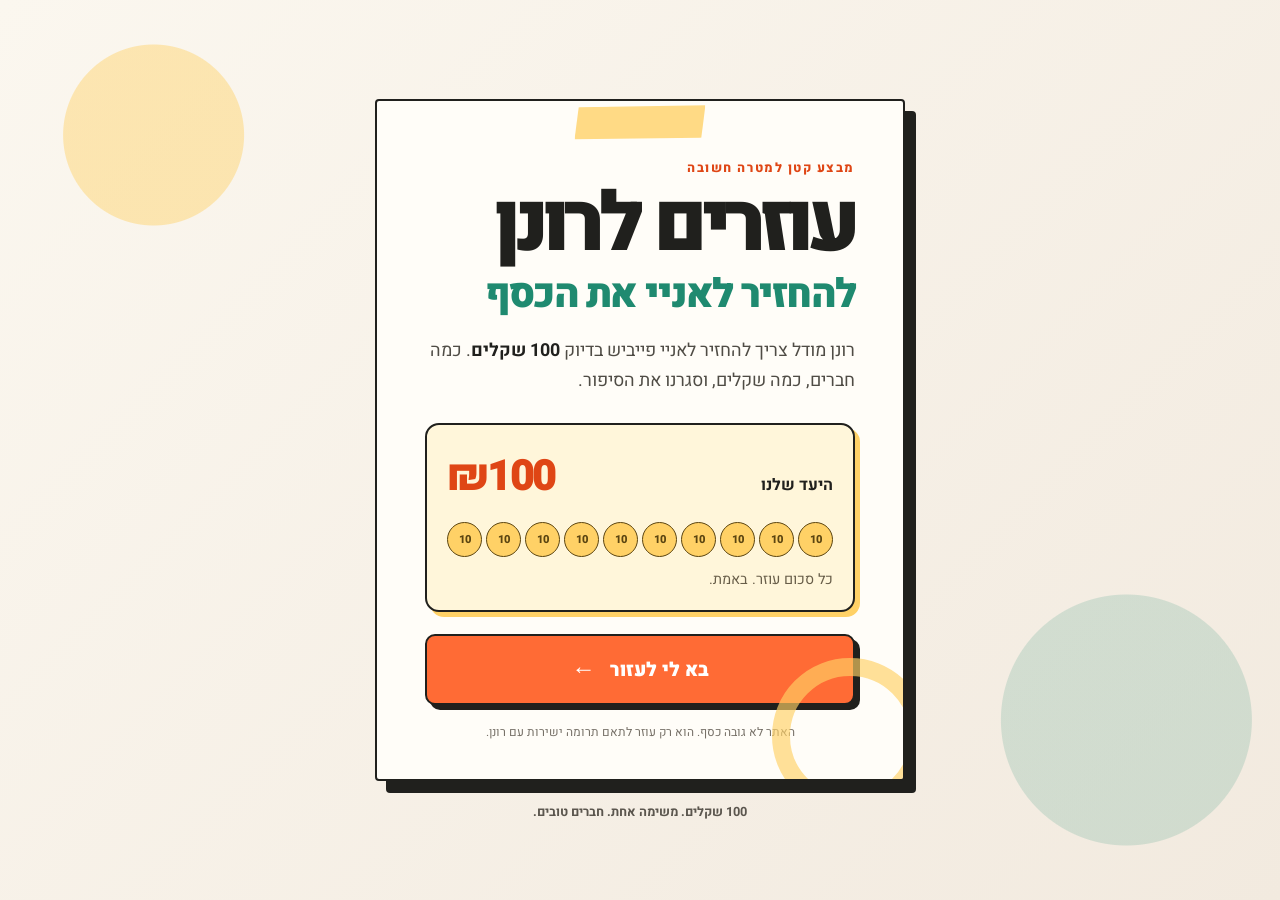
==== ronen-100/index.html @ 20b3d201 "Add Ronen 100 shekel fundraiser page" ====
<!doctype html>
<html lang="he" dir="rtl">
  <head>
    <meta charset="UTF-8" />
    <meta name="viewport" content="width=device-width, initial-scale=1" />
    <meta name="theme-color" content="#f7f1e7" />
    <meta
      name="description"
      content="עוזרים לרונן מודל להחזיר לאניי פייביש 100 שקלים."
    />
    <title>עוזרים לרונן לסגור 100 ש״ח</title>
    <link rel="preconnect" href="https://fonts.googleapis.com" />
    <link rel="preconnect" href="https://fonts.gstatic.com" crossorigin />
    <link
      href="https://fonts.googleapis.com/css2?family=Heebo:wght@400;500;600;700;800;900&display=swap"
      rel="stylesheet"
    />
    <link rel="stylesheet" href="styles.css" />
  </head>
  <body>
    <main class="page">
      <section class="card" aria-labelledby="page-title">
        <div class="tape" aria-hidden="true"></div>

        <p class="eyebrow">מבצע קטן למטרה חשובה</p>
        <h1 id="page-title">
          עוזרים לרונן
          <span>להחזיר לאניי את הכסף</span>
        </h1>

        <p class="intro">
          רונן מודל צריך להחזיר לאניי פייביש בדיוק
          <strong>100 שקלים</strong>. כמה חברים, כמה שקלים, וסגרנו את הסיפור.
        </p>

        <div class="goal" aria-label="יעד התרומות: 100 שקלים">
          <div class="goal-copy">
            <span>היעד שלנו</span>
            <strong>₪100</strong>
          </div>
          <div class="coin-row" aria-hidden="true">
            <span>10</span><span>10</span><span>10</span><span>10</span><span>10</span>
            <span>10</span><span>10</span><span>10</span><span>10</span><span>10</span>
          </div>
          <p>כל סכום עוזר. באמת.</p>
        </div>

        <button class="donate-button" id="openDonate" type="button">
          בא לי לעזור
          <span aria-hidden="true">←</span>
        </button>

        <p class="tiny-note">האתר לא גובה כסף. הוא רק עוזר לתאם תרומה ישירות עם רונן.</p>
      </section>

      <p class="footer-line">100 שקלים. משימה אחת. חברים טובים.</p>
    </main>

    <dialog id="donateDialog">
      <form method="dialog" class="dialog-card">
        <button class="close-button" value="close" aria-label="סגירה">×</button>
        <p class="eyebrow">יאללה, סוגרים את זה</p>
        <h2>כמה תרצו לשים?</h2>

        <div class="amounts" aria-label="בחירת סכום">
          <button type="button" data-amount="5">₪5</button>
          <button type="button" data-amount="10" class="selected">₪10</button>
          <button type="button" data-amount="20">₪20</button>
          <button type="button" data-amount="50">₪50</button>
        </div>

        <label class="custom-amount">
          או סכום אחר
          <span>
            <input id="customAmount" type="number" min="1" max="100" inputmode="numeric" />
            ₪
          </span>
        </label>

        <button class="share-button" id="shareDonation" type="button">
          שלחו לרונן הודעה
        </button>
        <p class="dialog-note" id="dialogNote" role="status" aria-live="polite">
          תוכלו לשלוח את ההודעה בוואטסאפ או בכל אפליקציה אחרת.
        </p>
      </form>
    </dialog>

    <script src="script.js"></script>
  </body>
</html>
---- ronen-100/styles.css ----
:root {
  color-scheme: light;
  --ink: #20201d;
  --paper: #fffdf8;
  --cream: #f7f1e7;
  --orange: #ff6b35;
  --orange-dark: #df4615;
  --yellow: #ffd166;
  --green: #1f8a70;
  --line: #ded5c7;
}

* {
  box-sizing: border-box;
}

html {
  min-height: 100%;
  background: var(--cream);
}

body {
  min-height: 100vh;
  margin: 0;
  color: var(--ink);
  font-family: "Heebo", Arial, sans-serif;
  background:
    radial-gradient(circle at 12% 15%, rgba(255, 209, 102, 0.45) 0 90px, transparent 91px),
    radial-gradient(circle at 88% 80%, rgba(31, 138, 112, 0.16) 0 125px, transparent 126px),
    linear-gradient(135deg, #fbf7ef 0%, #f2eadf 100%);
}

button,
input {
  font: inherit;
}

button {
  cursor: pointer;
}

.page {
  min-height: 100vh;
  display: grid;
  place-content: center;
  gap: 22px;
  padding: 48px 18px 28px;
}

.card {
  position: relative;
  width: min(100%, 540px);
  padding: 58px 48px 38px;
  overflow: hidden;
  background: var(--paper);
  border: 2px solid var(--ink);
  border-radius: 4px;
  box-shadow: 11px 12px 0 var(--ink);
}

.card::after {
  position: absolute;
  inset: auto -25px -35px auto;
  width: 120px;
  height: 120px;
  content: "";
  border: 18px solid var(--yellow);
  border-radius: 50%;
  opacity: 0.65;
}

.tape {
  position: absolute;
  z-index: 1;
  top: 4px;
  left: 50%;
  width: 132px;
  height: 35px;
  background: rgba(255, 209, 102, 0.78);
  transform: translateX(-50%) rotate(-2deg);
  clip-path: polygon(4% 0, 100% 7%, 96% 100%, 0 91%);
}

.eyebrow {
  margin: 0 0 12px;
  color: var(--orange-dark);
  font-size: 0.8rem;
  font-weight: 800;
  letter-spacing: 0.12em;
  text-transform: uppercase;
}

h1,
h2,
p {
  margin-top: 0;
}

h1 {
  margin-bottom: 20px;
  font-size: clamp(2.65rem, 10vw, 5.1rem);
  font-weight: 900;
  letter-spacing: -0.075em;
  line-height: 0.86;
}

h1 span {
  display: block;
  margin-top: 15px;
  color: var(--green);
  font-size: 0.49em;
  letter-spacing: -0.045em;
  line-height: 1.05;
}

.intro {
  max-width: 430px;
  margin-bottom: 28px;
  color: #4f4c45;
  font-size: 1.12rem;
  line-height: 1.65;
}

.intro strong {
  color: var(--ink);
  white-space: nowrap;
}

.goal {
  margin-bottom: 22px;
  padding: 20px;
  background: #fff6da;
  border: 2px solid var(--ink);
  border-radius: 14px;
  box-shadow: 5px 5px 0 var(--yellow);
}

.goal-copy {
  display: flex;
  align-items: baseline;
  justify-content: space-between;
  gap: 20px;
  margin-bottom: 14px;
}

.goal-copy span {
  font-weight: 700;
}

.goal-copy strong {
  color: var(--orange-dark);
  font-size: 2.7rem;
  font-weight: 900;
  letter-spacing: -0.06em;
}

.coin-row {
  display: grid;
  grid-template-columns: repeat(10, 1fr);
  gap: 4px;
  direction: ltr;
}

.coin-row span {
  display: grid;
  aspect-ratio: 1;
  place-items: center;
  color: #5b4511;
  background: var(--yellow);
  border: 1.5px solid #5b4511;
  border-radius: 50%;
  font-size: clamp(0.48rem, 2vw, 0.7rem);
  font-weight: 800;
}

.goal p {
  margin: 12px 0 0;
  color: #685e49;
  font-size: 0.9rem;
}

.donate-button,
.share-button {
  width: 100%;
  border: 2px solid var(--ink);
  border-radius: 10px;
  color: #fff;
  background: var(--orange);
  box-shadow: 5px 5px 0 var(--ink);
  font-weight: 900;
  transition: transform 120ms ease, box-shadow 120ms ease, background 120ms ease;
}

.donate-button {
  display: flex;
  align-items: center;
  justify-content: center;
  gap: 14px;
  padding: 16px 22px;
  font-size: 1.2rem;
}

.donate-button span {
  font-size: 1.5rem;
}

.donate-button:hover,
.share-button:hover {
  background: var(--orange-dark);
  transform: translate(2px, 2px);
  box-shadow: 3px 3px 0 var(--ink);
}

.donate-button:active,
.share-button:active {
  transform: translate(5px, 5px);
  box-shadow: none;
}

.tiny-note {
  margin: 18px 0 0;
  color: #777168;
  font-size: 0.75rem;
  line-height: 1.5;
  text-align: center;
}

.footer-line {
  margin: 0;
  color: #5b564e;
  font-size: 0.8rem;
  font-weight: 700;
  text-align: center;
}

dialog {
  width: min(calc(100% - 28px), 460px);
  padding: 0;
  background: transparent;
  border: 0;
}

dialog::backdrop {
  background: rgba(32, 32, 29, 0.68);
  backdrop-filter: blur(4px);
}

.dialog-card {
  position: relative;
  padding: 34px;
  background: var(--paper);
  border: 2px solid var(--ink);
  border-radius: 16px;
  box-shadow: 9px 9px 0 var(--ink);
}

.close-button {
  position: absolute;
  top: 14px;
  left: 14px;
  width: 36px;
  height: 36px;
  padding: 0;
  border: 1.5px solid var(--ink);
  border-radius: 50%;
  background: transparent;
  font-size: 1.5rem;
  line-height: 1;
}

h2 {
  margin-bottom: 24px;
  font-size: 2rem;
  line-height: 1;
}

.amounts {
  display: grid;
  grid-template-columns: repeat(4, 1fr);
  gap: 8px;
  margin-bottom: 22px;
}

.amounts button {
  padding: 12px 4px;
  border: 2px solid var(--ink);
  border-radius: 9px;
  background: #fff;
  font-weight: 800;
}

.amounts button.selected {
  color: #fff;
  background: var(--green);
}

.custom-amount {
  display: flex;
  align-items: center;
  justify-content: space-between;
  gap: 16px;
  margin-bottom: 22px;
  font-weight: 700;
}

.custom-amount span {
  display: flex;
  align-items: center;
  gap: 7px;
  font-weight: 800;
}

.custom-amount input {
  width: 86px;
  padding: 8px;
  border: 2px solid var(--ink);
  border-radius: 8px;
  text-align: center;
}

.share-button {
  padding: 14px 18px;
  font-size: 1.05rem;
}

.dialog-note {
  min-height: 22px;
  margin: 17px 0 0;
  color: #6d675e;
  font-size: 0.8rem;
  line-height: 1.5;
  text-align: center;
}

@media (max-width: 580px) {
  .page {
    display: block;
    padding-top: 34px;
  }

  .card {
    padding: 52px 24px 28px;
    box-shadow: 7px 8px 0 var(--ink);
  }

  h1 {
    font-size: clamp(3rem, 18vw, 4.65rem);
  }

  .intro {
    font-size: 1rem;
  }

  .goal {
    padding: 17px;
  }

  .goal-copy strong {
    font-size: 2.25rem;
  }

  .footer-line {
    margin-top: 22px;
  }

  .dialog-card {
    padding: 32px 22px 26px;
  }
}

@media (prefers-reduced-motion: reduce) {
  *,
  *::before,
  *::after {
    scroll-behavior: auto !important;
    transition: none !important;
  }
}
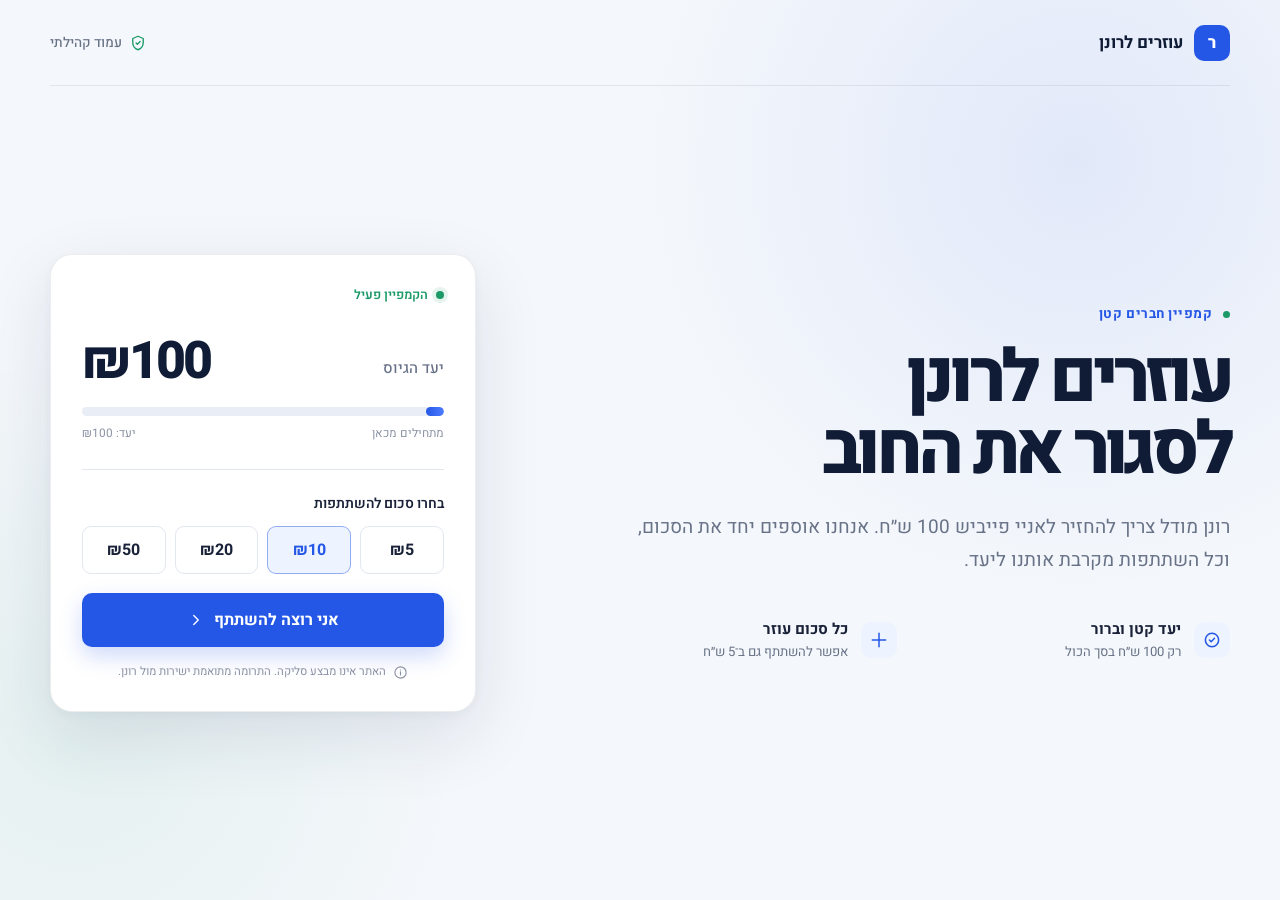
==== commit d9c52601: "Redesign fundraiser page with professional layout" ====
--- a/ronen-100/index.html
+++ b/ronen-100/index.html
@@ -3,7 +3,7 @@
   <head>
     <meta charset="UTF-8" />
     <meta name="viewport" content="width=device-width, initial-scale=1" />
-    <meta name="theme-color" content="#f7f1e7" />
+    <meta name="theme-color" content="#f4f7fb" />
     <meta
       name="description"
       content="עוזרים לרונן מודל להחזיר לאניי פייביש 100 שקלים."
@@ -11,56 +11,105 @@
     <title>עוזרים לרונן לסגור 100 ש״ח</title>
     <link rel="preconnect" href="https://fonts.googleapis.com" />
     <link rel="preconnect" href="https://fonts.gstatic.com" crossorigin />
-    <link
-      href="https://fonts.googleapis.com/css2?family=Heebo:wght@400;500;600;700;800;900&display=swap"
-      rel="stylesheet"
-    />
+    <link href="https://fonts.googleapis.com/css2?family=Heebo:wght@400;500;600;700;800&display=swap" rel="stylesheet" />
     <link rel="stylesheet" href="styles.css" />
   </head>
   <body>
+    <header class="site-header">
+      <a class="brand" href="#" aria-label="דף הבית">
+        <span class="brand-mark" aria-hidden="true">ר</span>
+        <span>עוזרים לרונן</span>
+      </a>
+      <span class="secure-note">
+        <svg viewBox="0 0 24 24" aria-hidden="true">
+          <path d="M12 3 5 6v5c0 4.7 2.9 8.7 7 10 4.1-1.3 7-5.3 7-10V6l-7-3Z" />
+          <path d="m9.5 12 1.7 1.7 3.6-3.7" />
+        </svg>
+        עמוד קהילתי
+      </span>
+    </header>
+
     <main class="page">
-      <section class="card" aria-labelledby="page-title">
-        <div class="tape" aria-hidden="true"></div>
+      <section class="campaign" aria-labelledby="page-title">
+        <div class="campaign-copy">
+          <p class="eyebrow"><span></span> קמפיין חברים קטן</p>
+          <h1 id="page-title">עוזרים לרונן<br />לסגור את החוב</h1>
+          <p class="intro">
+            רונן מודל צריך להחזיר לאניי פייביש 100 ש״ח.
+            אנחנו אוספים יחד את הסכום, וכל השתתפות מקרבת אותנו ליעד.
+          </p>
 
-        <p class="eyebrow">מבצע קטן למטרה חשובה</p>
-        <h1 id="page-title">
-          עוזרים לרונן
-          <span>להחזיר לאניי את הכסף</span>
-        </h1>
+          <div class="features" aria-label="פרטי הקמפיין">
+            <div>
+              <svg viewBox="0 0 24 24" aria-hidden="true">
+                <path d="M20 12a8 8 0 1 1-8-8 8 8 0 0 1 8 8Z" />
+                <path d="m9 12 2 2 4-4" />
+              </svg>
+              <span><strong>יעד קטן וברור</strong>רק 100 ש״ח בסך הכול</span>
+            </div>
+            <div>
+              <svg viewBox="0 0 24 24" aria-hidden="true">
+                <path d="M4 12h16M12 4v16" />
+              </svg>
+              <span><strong>כל סכום עוזר</strong>אפשר להשתתף גם ב־5 ש״ח</span>
+            </div>
+          </div>
+        </div>
 
-        <p class="intro">
-          רונן מודל צריך להחזיר לאניי פייביש בדיוק
-          <strong>100 שקלים</strong>. כמה חברים, כמה שקלים, וסגרנו את הסיפור.
-        </p>
+        <aside class="donation-card" aria-label="פרטי התרומה">
+          <div class="card-head">
+            <span class="status-dot"></span>
+            <span>הקמפיין פעיל</span>
+          </div>
 
-        <div class="goal" aria-label="יעד התרומות: 100 שקלים">
           <div class="goal-copy">
-            <span>היעד שלנו</span>
+            <span>יעד הגיוס</span>
             <strong>₪100</strong>
           </div>
-          <div class="coin-row" aria-hidden="true">
-            <span>10</span><span>10</span><span>10</span><span>10</span><span>10</span>
-            <span>10</span><span>10</span><span>10</span><span>10</span><span>10</span>
+
+          <div class="progress" aria-label="יעד כולל: 100 שקלים">
+            <span></span>
           </div>
-          <p>כל סכום עוזר. באמת.</p>
-        </div>
+          <div class="progress-labels">
+            <span>מתחילים מכאן</span>
+            <span>יעד: ₪100</span>
+          </div>
 
-        <button class="donate-button" id="openDonate" type="button">
-          בא לי לעזור
-          <span aria-hidden="true">←</span>
-        </button>
+          <div class="divider"></div>
 
-        <p class="tiny-note">האתר לא גובה כסף. הוא רק עוזר לתאם תרומה ישירות עם רונן.</p>
+          <p class="choose-label">בחרו סכום להשתתפות</p>
+          <div class="quick-amounts" aria-label="בחירת סכום מהירה">
+            <button type="button" data-quick-amount="5">₪5</button>
+            <button type="button" data-quick-amount="10" class="selected">₪10</button>
+            <button type="button" data-quick-amount="20">₪20</button>
+            <button type="button" data-quick-amount="50">₪50</button>
+          </div>
+
+          <button class="donate-button" id="openDonate" type="button">
+            אני רוצה להשתתף
+            <svg viewBox="0 0 24 24" aria-hidden="true"><path d="m9 18 6-6-6-6" /></svg>
+          </button>
+
+          <p class="tiny-note">
+            <svg viewBox="0 0 24 24" aria-hidden="true">
+              <path d="M12 21a9 9 0 1 0 0-18 9 9 0 0 0 0 18Z" />
+              <path d="M12 11v5M12 8h.01" />
+            </svg>
+            האתר אינו מבצע סליקה. התרומה מתואמת ישירות מול רונן.
+          </p>
+        </aside>
       </section>
-
-      <p class="footer-line">100 שקלים. משימה אחת. חברים טובים.</p>
     </main>
 
     <dialog id="donateDialog">
       <form method="dialog" class="dialog-card">
         <button class="close-button" value="close" aria-label="סגירה">×</button>
-        <p class="eyebrow">יאללה, סוגרים את זה</p>
-        <h2>כמה תרצו לשים?</h2>
+        <div class="dialog-icon" aria-hidden="true">
+          <svg viewBox="0 0 24 24"><path d="M12 21a9 9 0 1 0 0-18 9 9 0 0 0 0 18Z" /><path d="M8 12h8M12 8v8" /></svg>
+        </div>
+        <p class="eyebrow">השתתפות בקמפיין</p>
+        <h2>כמה תרצו להעביר?</h2>
+        <p class="dialog-intro">בחרו סכום ונכין עבורכם הודעה קצרה לשליחה לרונן.</p>
 
         <div class="amounts" aria-label="בחירת סכום">
           <button type="button" data-amount="5">₪5</button>
@@ -78,7 +127,7 @@
         </label>
 
         <button class="share-button" id="shareDonation" type="button">
-          שלחו לרונן הודעה
+          המשך לשליחת הודעה
         </button>
         <p class="dialog-note" id="dialogNote" role="status" aria-live="polite">
           תוכלו לשלוח את ההודעה בוואטסאפ או בכל אפליקציה אחרת.
--- a/ronen-100/styles.css
+++ b/ronen-100/styles.css
@@ -1,13 +1,15 @@
 :root {
   color-scheme: light;
-  --ink: #20201d;
-  --paper: #fffdf8;
-  --cream: #f7f1e7;
-  --orange: #ff6b35;
-  --orange-dark: #df4615;
-  --yellow: #ffd166;
-  --green: #1f8a70;
-  --line: #ded5c7;
+  --navy: #101c36;
+  --blue: #2457e6;
+  --blue-dark: #1942b8;
+  --blue-soft: #edf3ff;
+  --green: #1b9a68;
+  --text: #192238;
+  --muted: #687287;
+  --line: #e2e7f0;
+  --surface: #ffffff;
+  --background: #f4f7fb;
 }
 
 * {
@@ -16,18 +18,19 @@
 
 html {
   min-height: 100%;
-  background: var(--cream);
+  background: var(--background);
 }
 
 body {
   min-height: 100vh;
   margin: 0;
-  color: var(--ink);
+  direction: ltr;
+  color: var(--text);
   font-family: "Heebo", Arial, sans-serif;
   background:
-    radial-gradient(circle at 12% 15%, rgba(255, 209, 102, 0.45) 0 90px, transparent 91px),
-    radial-gradient(circle at 88% 80%, rgba(31, 138, 112, 0.16) 0 125px, transparent 126px),
-    linear-gradient(135deg, #fbf7ef 0%, #f2eadf 100%);
+    radial-gradient(circle at 84% 18%, rgba(36, 87, 230, 0.09), transparent 27rem),
+    radial-gradient(circle at 6% 82%, rgba(27, 154, 104, 0.07), transparent 24rem),
+    var(--background);
 }
 
 button,
@@ -39,55 +42,97 @@
   cursor: pointer;
 }
 
+svg {
+  fill: none;
+  stroke: currentColor;
+  stroke-linecap: round;
+  stroke-linejoin: round;
+  stroke-width: 1.8;
+}
+
+.site-header {
+  width: min(1180px, calc(100% - 48px));
+  height: 86px;
+  margin: 0 auto;
+  display: flex;
+  align-items: center;
+  justify-content: space-between;
+  border-bottom: 1px solid rgba(16, 28, 54, 0.08);
+  direction: rtl;
+}
+
+.brand {
+  display: flex;
+  align-items: center;
+  gap: 11px;
+  color: var(--navy);
+  font-size: 1.05rem;
+  font-weight: 700;
+  text-decoration: none;
+}
+
+.brand-mark {
+  display: grid;
+  width: 36px;
+  height: 36px;
+  place-items: center;
+  color: #fff;
+  background: var(--blue);
+  border-radius: 10px;
+  font-weight: 800;
+}
+
+.secure-note {
+  display: flex;
+  align-items: center;
+  gap: 7px;
+  color: var(--muted);
+  font-size: 0.85rem;
+  font-weight: 500;
+}
+
+.secure-note svg {
+  width: 18px;
+  color: var(--green);
+}
+
 .page {
-  min-height: 100vh;
-  display: grid;
-  place-content: center;
-  gap: 22px;
-  padding: 48px 18px 28px;
-}
-
-.card {
-  position: relative;
-  width: min(100%, 540px);
-  padding: 58px 48px 38px;
-  overflow: hidden;
-  background: var(--paper);
-  border: 2px solid var(--ink);
-  border-radius: 4px;
-  box-shadow: 11px 12px 0 var(--ink);
-}
-
-.card::after {
-  position: absolute;
-  inset: auto -25px -35px auto;
-  width: 120px;
-  height: 120px;
-  content: "";
-  border: 18px solid var(--yellow);
+  width: min(1180px, calc(100% - 48px));
+  min-height: calc(100vh - 86px);
+  margin: 0 auto;
+  display: grid;
+  align-items: center;
+  padding: 64px 0 84px;
+}
+
+.campaign {
+  display: grid;
+  grid-template-columns: minmax(0, 1.08fr) minmax(370px, 0.72fr);
+  align-items: center;
+  gap: clamp(58px, 9vw, 130px);
+  direction: rtl;
+}
+
+.campaign-copy {
+  max-width: 650px;
+  direction: rtl;
+}
+
+.eyebrow {
+  margin: 0 0 19px;
+  color: var(--blue);
+  font-size: 0.84rem;
+  font-weight: 700;
+  letter-spacing: 0.04em;
+}
+
+.eyebrow span {
+  display: inline-block;
+  width: 7px;
+  height: 7px;
+  margin-left: 7px;
+  background: var(--green);
   border-radius: 50%;
-  opacity: 0.65;
-}
-
-.tape {
-  position: absolute;
-  z-index: 1;
-  top: 4px;
-  left: 50%;
-  width: 132px;
-  height: 35px;
-  background: rgba(255, 209, 102, 0.78);
-  transform: translateX(-50%) rotate(-2deg);
-  clip-path: polygon(4% 0, 100% 7%, 96% 100%, 0 91%);
-}
-
-.eyebrow {
-  margin: 0 0 12px;
-  color: var(--orange-dark);
-  font-size: 0.8rem;
-  font-weight: 800;
-  letter-spacing: 0.12em;
-  text-transform: uppercase;
 }
 
 h1,
@@ -97,201 +142,300 @@
 }
 
 h1 {
-  margin-bottom: 20px;
-  font-size: clamp(2.65rem, 10vw, 5.1rem);
-  font-weight: 900;
-  letter-spacing: -0.075em;
-  line-height: 0.86;
-}
-
-h1 span {
+  margin-bottom: 25px;
+  color: var(--navy);
+  font-size: clamp(3.4rem, 5.7vw, 5.05rem);
+  font-weight: 800;
+  letter-spacing: -0.065em;
+  line-height: 0.98;
+}
+
+.intro {
+  max-width: 610px;
+  margin-bottom: 40px;
+  color: var(--muted);
+  font-size: 1.19rem;
+  line-height: 1.75;
+}
+
+.features {
+  display: grid;
+  grid-template-columns: repeat(2, minmax(0, 1fr));
+  gap: 28px;
+}
+
+.features > div {
+  display: flex;
+  align-items: center;
+  gap: 13px;
+}
+
+.features svg {
+  flex: 0 0 auto;
+  width: 36px;
+  height: 36px;
+  padding: 8px;
+  color: var(--blue);
+  background: var(--blue-soft);
+  border-radius: 10px;
+}
+
+.features span {
+  display: grid;
+  gap: 2px;
+  color: var(--muted);
+  font-size: 0.82rem;
+}
+
+.features strong {
+  color: var(--text);
+  font-size: 0.95rem;
+}
+
+.donation-card {
+  padding: 31px;
+  background: var(--surface);
+  border: 1px solid rgba(16, 28, 54, 0.08);
+  border-radius: 22px;
+  box-shadow:
+    0 24px 70px rgba(24, 42, 83, 0.11),
+    0 3px 10px rgba(24, 42, 83, 0.04);
+  direction: rtl;
+}
+
+.card-head {
+  display: flex;
+  align-items: center;
+  gap: 8px;
+  margin-bottom: 32px;
+  color: var(--green);
+  font-size: 0.8rem;
+  font-weight: 600;
+}
+
+.status-dot {
+  width: 8px;
+  height: 8px;
+  background: var(--green);
+  border-radius: 50%;
+  box-shadow: 0 0 0 4px rgba(27, 154, 104, 0.11);
+}
+
+.goal-copy {
+  display: flex;
+  align-items: flex-end;
+  justify-content: space-between;
+  margin-bottom: 19px;
+}
+
+.goal-copy span {
+  padding-bottom: 9px;
+  color: var(--muted);
+  font-size: 0.94rem;
+  font-weight: 500;
+}
+
+.goal-copy strong {
+  color: var(--navy);
+  font-size: 3.25rem;
+  font-weight: 800;
+  letter-spacing: -0.055em;
+  line-height: 1;
+}
+
+.progress {
+  height: 9px;
+  overflow: hidden;
+  background: #e9edf5;
+  border-radius: 20px;
+}
+
+.progress span {
   display: block;
-  margin-top: 15px;
-  color: var(--green);
-  font-size: 0.49em;
-  letter-spacing: -0.045em;
-  line-height: 1.05;
-}
-
-.intro {
-  max-width: 430px;
-  margin-bottom: 28px;
-  color: #4f4c45;
-  font-size: 1.12rem;
-  line-height: 1.65;
-}
-
-.intro strong {
-  color: var(--ink);
-  white-space: nowrap;
-}
-
-.goal {
-  margin-bottom: 22px;
-  padding: 20px;
-  background: #fff6da;
-  border: 2px solid var(--ink);
-  border-radius: 14px;
-  box-shadow: 5px 5px 0 var(--yellow);
-}
-
-.goal-copy {
-  display: flex;
-  align-items: baseline;
+  width: 5%;
+  height: 100%;
+  background: linear-gradient(90deg, var(--blue), #4f7cff);
+  border-radius: inherit;
+}
+
+.progress-labels {
+  display: flex;
   justify-content: space-between;
-  gap: 20px;
-  margin-bottom: 14px;
-}
-
-.goal-copy span {
+  margin-top: 9px;
+  color: #8a92a3;
+  font-size: 0.74rem;
+}
+
+.divider {
+  height: 1px;
+  margin: 27px 0 23px;
+  background: var(--line);
+}
+
+.choose-label {
+  margin-bottom: 12px;
+  color: var(--text);
+  font-size: 0.87rem;
+  font-weight: 600;
+}
+
+.quick-amounts,
+.amounts {
+  display: grid;
+  grid-template-columns: repeat(4, 1fr);
+  gap: 9px;
+}
+
+.quick-amounts {
+  margin-bottom: 19px;
+}
+
+.quick-amounts button,
+.amounts button {
+  padding: 11px 4px;
+  color: var(--text);
+  background: #fff;
+  border: 1px solid var(--line);
+  border-radius: 9px;
   font-weight: 700;
-}
-
-.goal-copy strong {
-  color: var(--orange-dark);
-  font-size: 2.7rem;
-  font-weight: 900;
-  letter-spacing: -0.06em;
-}
-
-.coin-row {
-  display: grid;
-  grid-template-columns: repeat(10, 1fr);
-  gap: 4px;
-  direction: ltr;
-}
-
-.coin-row span {
-  display: grid;
-  aspect-ratio: 1;
-  place-items: center;
-  color: #5b4511;
-  background: var(--yellow);
-  border: 1.5px solid #5b4511;
-  border-radius: 50%;
-  font-size: clamp(0.48rem, 2vw, 0.7rem);
-  font-weight: 800;
-}
-
-.goal p {
-  margin: 12px 0 0;
-  color: #685e49;
-  font-size: 0.9rem;
+  transition: border-color 150ms ease, color 150ms ease, background 150ms ease;
+}
+
+.quick-amounts button:hover,
+.quick-amounts button.selected,
+.amounts button:hover,
+.amounts button.selected {
+  color: var(--blue);
+  background: var(--blue-soft);
+  border-color: rgba(36, 87, 230, 0.45);
 }
 
 .donate-button,
 .share-button {
   width: 100%;
-  border: 2px solid var(--ink);
+  color: #fff;
+  background: var(--blue);
+  border: 0;
   border-radius: 10px;
-  color: #fff;
-  background: var(--orange);
-  box-shadow: 5px 5px 0 var(--ink);
-  font-weight: 900;
-  transition: transform 120ms ease, box-shadow 120ms ease, background 120ms ease;
+  font-weight: 700;
+  box-shadow: 0 9px 22px rgba(36, 87, 230, 0.22);
+  transition: transform 150ms ease, background 150ms ease, box-shadow 150ms ease;
 }
 
 .donate-button {
   display: flex;
   align-items: center;
   justify-content: center;
-  gap: 14px;
-  padding: 16px 22px;
-  font-size: 1.2rem;
-}
-
-.donate-button span {
-  font-size: 1.5rem;
+  gap: 9px;
+  padding: 15px 20px;
+  font-size: 1rem;
+}
+
+.donate-button svg {
+  width: 18px;
 }
 
 .donate-button:hover,
 .share-button:hover {
-  background: var(--orange-dark);
-  transform: translate(2px, 2px);
-  box-shadow: 3px 3px 0 var(--ink);
+  background: var(--blue-dark);
+  box-shadow: 0 10px 25px rgba(36, 87, 230, 0.3);
+  transform: translateY(-1px);
 }
 
 .donate-button:active,
 .share-button:active {
-  transform: translate(5px, 5px);
-  box-shadow: none;
+  transform: translateY(1px);
 }
 
 .tiny-note {
-  margin: 18px 0 0;
-  color: #777168;
-  font-size: 0.75rem;
-  line-height: 1.5;
+  display: flex;
+  align-items: flex-start;
+  justify-content: center;
+  gap: 7px;
+  margin: 17px 0 0;
+  color: #8a92a3;
+  font-size: 0.72rem;
+  line-height: 1.45;
   text-align: center;
 }
 
-.footer-line {
-  margin: 0;
-  color: #5b564e;
-  font-size: 0.8rem;
-  font-weight: 700;
-  text-align: center;
+.tiny-note svg {
+  flex: 0 0 auto;
+  width: 15px;
+  margin-top: 1px;
 }
 
 dialog {
-  width: min(calc(100% - 28px), 460px);
+  width: min(calc(100% - 30px), 440px);
   padding: 0;
   background: transparent;
   border: 0;
+  direction: rtl;
 }
 
 dialog::backdrop {
-  background: rgba(32, 32, 29, 0.68);
-  backdrop-filter: blur(4px);
+  background: rgba(10, 20, 42, 0.65);
+  backdrop-filter: blur(5px);
 }
 
 .dialog-card {
   position: relative;
-  padding: 34px;
-  background: var(--paper);
-  border: 2px solid var(--ink);
-  border-radius: 16px;
-  box-shadow: 9px 9px 0 var(--ink);
+  padding: 35px;
+  background: #fff;
+  border-radius: 20px;
+  box-shadow: 0 24px 80px rgba(8, 17, 38, 0.25);
 }
 
 .close-button {
   position: absolute;
-  top: 14px;
-  left: 14px;
-  width: 36px;
-  height: 36px;
+  top: 17px;
+  left: 17px;
+  width: 34px;
+  height: 34px;
   padding: 0;
-  border: 1.5px solid var(--ink);
+  color: var(--muted);
+  background: #f3f5f8;
+  border: 0;
   border-radius: 50%;
-  background: transparent;
-  font-size: 1.5rem;
+  font-size: 1.45rem;
   line-height: 1;
 }
 
+.dialog-icon {
+  display: grid;
+  width: 48px;
+  height: 48px;
+  margin-bottom: 20px;
+  place-items: center;
+  color: var(--blue);
+  background: var(--blue-soft);
+  border-radius: 13px;
+}
+
+.dialog-icon svg {
+  width: 25px;
+}
+
+.dialog-card .eyebrow {
+  margin-bottom: 7px;
+}
+
 h2 {
-  margin-bottom: 24px;
-  font-size: 2rem;
-  line-height: 1;
+  margin-bottom: 10px;
+  color: var(--navy);
+  font-size: 1.8rem;
+  letter-spacing: -0.035em;
+}
+
+.dialog-intro {
+  margin-bottom: 25px;
+  color: var(--muted);
+  font-size: 0.91rem;
+  line-height: 1.6;
 }
 
 .amounts {
-  display: grid;
-  grid-template-columns: repeat(4, 1fr);
-  gap: 8px;
   margin-bottom: 22px;
-}
-
-.amounts button {
-  padding: 12px 4px;
-  border: 2px solid var(--ink);
-  border-radius: 9px;
-  background: #fff;
-  font-weight: 800;
-}
-
-.amounts button.selected {
-  color: #fff;
-  background: var(--green);
 }
 
 .custom-amount {
@@ -299,72 +443,124 @@
   align-items: center;
   justify-content: space-between;
   gap: 16px;
-  margin-bottom: 22px;
-  font-weight: 700;
+  margin-bottom: 24px;
+  color: var(--text);
+  font-size: 0.88rem;
+  font-weight: 600;
 }
 
 .custom-amount span {
   display: flex;
   align-items: center;
   gap: 7px;
-  font-weight: 800;
 }
 
 .custom-amount input {
-  width: 86px;
-  padding: 8px;
-  border: 2px solid var(--ink);
+  width: 88px;
+  padding: 9px;
+  color: var(--text);
+  background: #fff;
+  border: 1px solid var(--line);
   border-radius: 8px;
+  outline: none;
   text-align: center;
+}
+
+.custom-amount input:focus {
+  border-color: var(--blue);
+  box-shadow: 0 0 0 3px rgba(36, 87, 230, 0.1);
 }
 
 .share-button {
   padding: 14px 18px;
-  font-size: 1.05rem;
 }
 
 .dialog-note {
-  min-height: 22px;
-  margin: 17px 0 0;
-  color: #6d675e;
-  font-size: 0.8rem;
+  min-height: 21px;
+  margin: 15px 0 0;
+  color: #8a92a3;
+  font-size: 0.76rem;
   line-height: 1.5;
   text-align: center;
 }
 
-@media (max-width: 580px) {
+@media (max-width: 850px) {
   .page {
-    display: block;
-    padding-top: 34px;
-  }
-
-  .card {
-    padding: 52px 24px 28px;
-    box-shadow: 7px 8px 0 var(--ink);
+    padding-top: 48px;
+  }
+
+  .campaign {
+    grid-template-columns: 1fr;
+    gap: 45px;
+  }
+
+  .campaign-copy {
+    max-width: none;
+    text-align: center;
+  }
+
+  .intro {
+    margin-inline: auto;
+  }
+
+  .features {
+    display: flex;
+    justify-content: center;
+    text-align: right;
+  }
+
+  .donation-card {
+    width: min(100%, 490px);
+    margin-inline: auto;
+  }
+}
+
+@media (max-width: 560px) {
+  .site-header,
+  .page {
+    width: min(100% - 30px, 1180px);
+  }
+
+  .site-header {
+    height: 72px;
+  }
+
+  .secure-note {
+    font-size: 0;
+  }
+
+  .secure-note svg {
+    width: 20px;
+  }
+
+  .page {
+    min-height: auto;
+    padding: 42px 0 55px;
   }
 
   h1 {
-    font-size: clamp(3rem, 18vw, 4.65rem);
+    font-size: clamp(3rem, 15vw, 4.1rem);
   }
 
   .intro {
-    font-size: 1rem;
-  }
-
-  .goal {
-    padding: 17px;
-  }
-
-  .goal-copy strong {
-    font-size: 2.25rem;
-  }
-
-  .footer-line {
-    margin-top: 22px;
+    margin-bottom: 31px;
+    font-size: 1.02rem;
+  }
+
+  .features {
+    display: grid;
+    justify-content: start;
+    gap: 15px;
+    padding-right: 8px;
+  }
+
+  .donation-card {
+    padding: 25px 20px;
+    border-radius: 18px;
   }
 
   .dialog-card {
-    padding: 32px 22px 26px;
+    padding: 29px 22px 25px;
   }
 }
 
@@ -372,7 +568,6 @@
   *,
   *::before,
   *::after {
-    scroll-behavior: auto !important;
     transition: none !important;
   }
 }
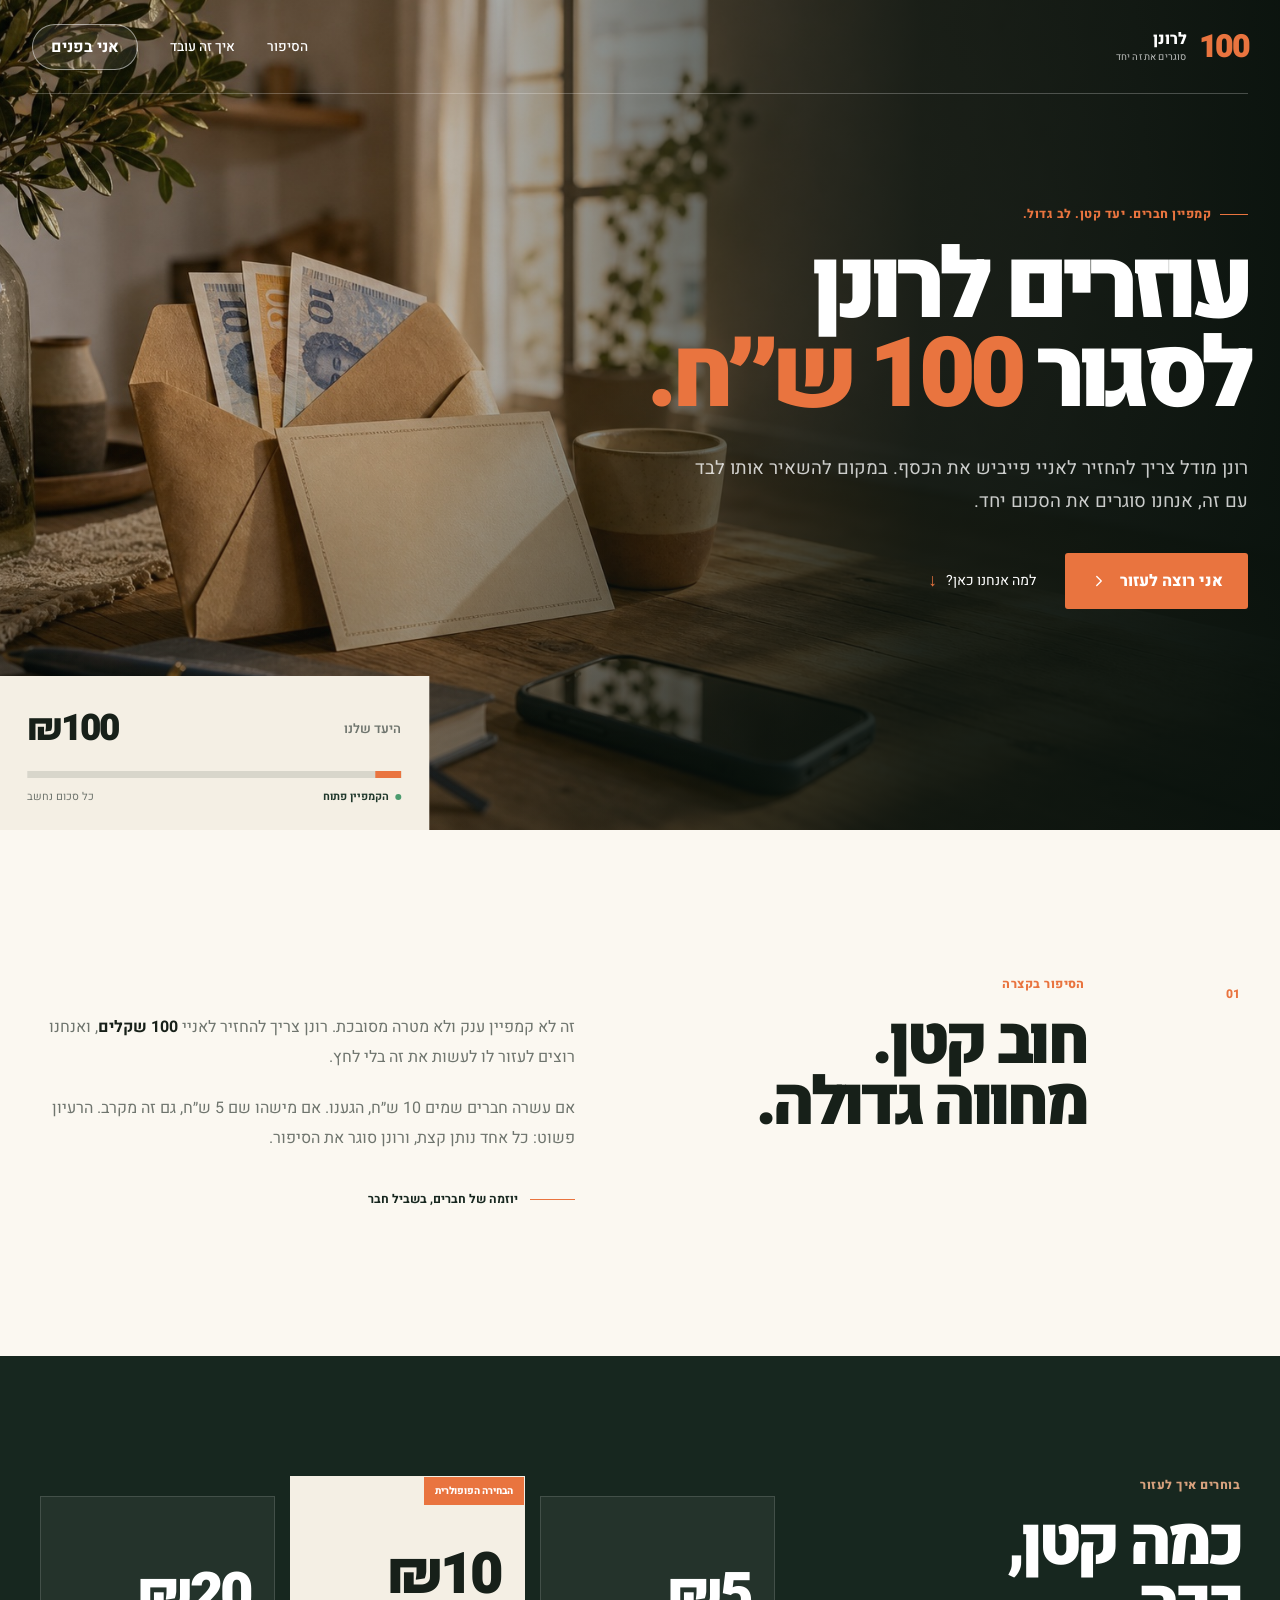
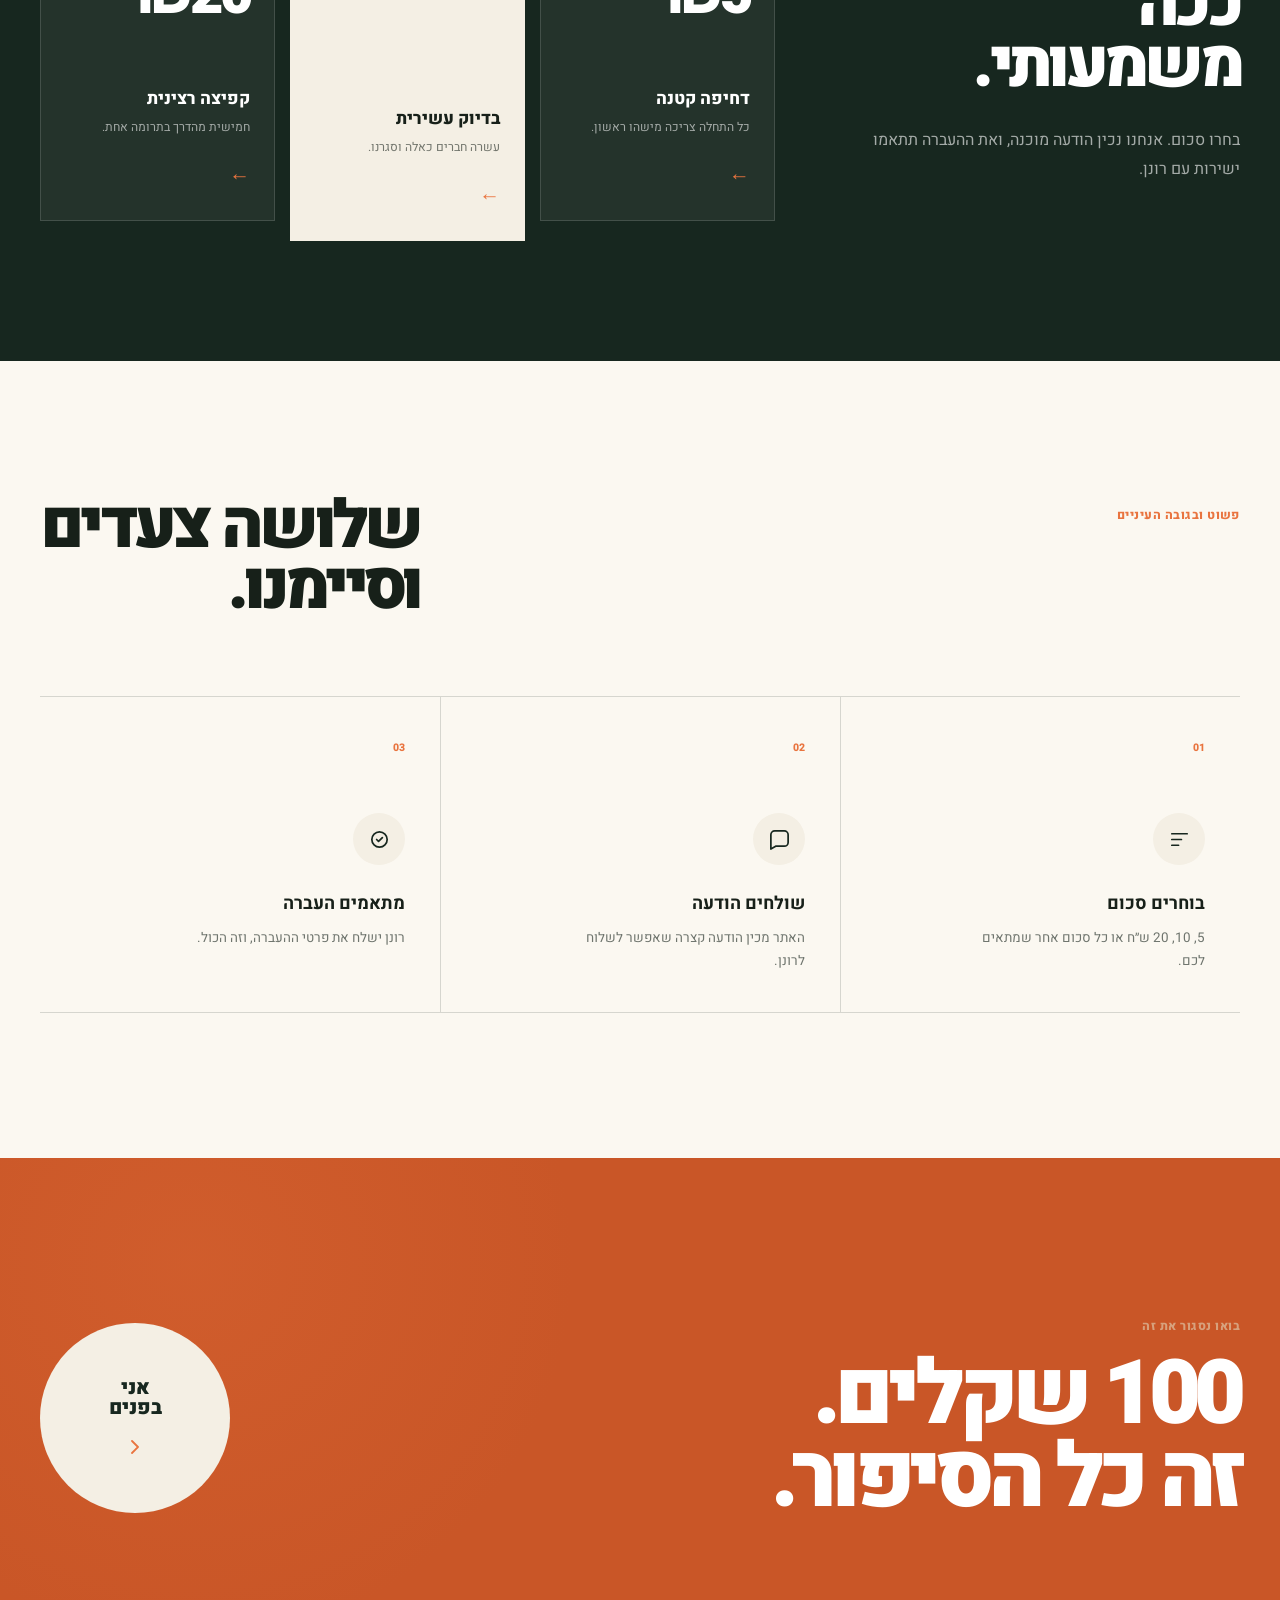
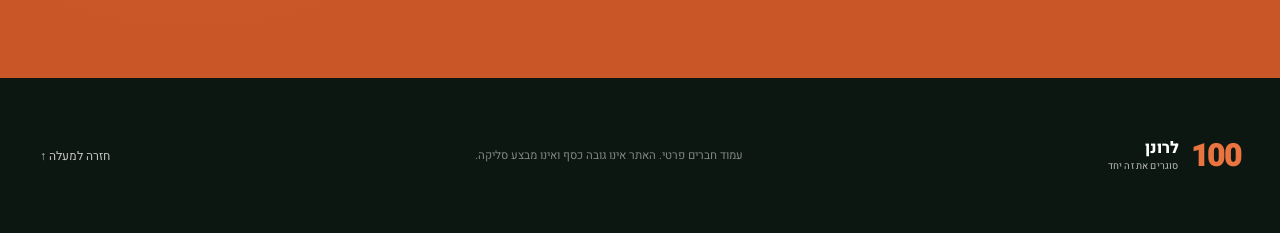
==== commit 1f816f17: "Rebuild fundraiser as immersive campaign site" ====
--- a/ronen-100/index.html
+++ b/ronen-100/index.html
@@ -3,115 +3,190 @@
   <head>
     <meta charset="UTF-8" />
     <meta name="viewport" content="width=device-width, initial-scale=1" />
-    <meta name="theme-color" content="#f4f7fb" />
+    <meta name="theme-color" content="#17271f" />
     <meta
       name="description"
-      content="עוזרים לרונן מודל להחזיר לאניי פייביש 100 שקלים."
+      content="עוזרים לרונן מודל לגייס 100 שקלים ולהחזיר לאניי פייביש את הכסף."
     />
-    <title>עוזרים לרונן לסגור 100 ש״ח</title>
+    <title>100 לרונן | סוגרים את זה יחד</title>
     <link rel="preconnect" href="https://fonts.googleapis.com" />
     <link rel="preconnect" href="https://fonts.gstatic.com" crossorigin />
-    <link href="https://fonts.googleapis.com/css2?family=Heebo:wght@400;500;600;700;800&display=swap" rel="stylesheet" />
+    <link
+      href="https://fonts.googleapis.com/css2?family=Heebo:wght@400;500;600;700;800;900&display=swap"
+      rel="stylesheet"
+    />
     <link rel="stylesheet" href="styles.css" />
   </head>
   <body>
     <header class="site-header">
-      <a class="brand" href="#" aria-label="דף הבית">
-        <span class="brand-mark" aria-hidden="true">ר</span>
-        <span>עוזרים לרונן</span>
+      <a class="brand" href="#top" aria-label="100 לרונן, דף הבית">
+        <span class="brand-number">100</span>
+        <span class="brand-copy">לרונן<small>סוגרים את זה יחד</small></span>
       </a>
-      <span class="secure-note">
-        <svg viewBox="0 0 24 24" aria-hidden="true">
-          <path d="M12 3 5 6v5c0 4.7 2.9 8.7 7 10 4.1-1.3 7-5.3 7-10V6l-7-3Z" />
-          <path d="m9.5 12 1.7 1.7 3.6-3.7" />
-        </svg>
-        עמוד קהילתי
-      </span>
+      <nav aria-label="ניווט ראשי">
+        <a href="#story">הסיפור</a>
+        <a href="#how">איך זה עובד</a>
+        <button class="nav-button" type="button" data-open-donate>אני בפנים</button>
+      </nav>
     </header>
 
-    <main class="page">
-      <section class="campaign" aria-labelledby="page-title">
-        <div class="campaign-copy">
-          <p class="eyebrow"><span></span> קמפיין חברים קטן</p>
-          <h1 id="page-title">עוזרים לרונן<br />לסגור את החוב</h1>
-          <p class="intro">
-            רונן מודל צריך להחזיר לאניי פייביש 100 ש״ח.
-            אנחנו אוספים יחד את הסכום, וכל השתתפות מקרבת אותנו ליעד.
+    <main id="top">
+      <section class="hero">
+        <div class="hero-photo" role="img" aria-label="מעטפה עם כסף על שולחן בבית"></div>
+        <div class="hero-shade"></div>
+        <div class="hero-content">
+          <p class="campaign-label"><span></span> קמפיין חברים. יעד קטן. לב גדול.</p>
+          <h1>עוזרים לרונן<br />לסגור <em>100 ש״ח.</em></h1>
+          <p class="hero-intro">
+            רונן מודל צריך להחזיר לאניי פייביש את הכסף.
+            במקום להשאיר אותו לבד עם זה, אנחנו סוגרים את הסכום יחד.
           </p>
-
-          <div class="features" aria-label="פרטי הקמפיין">
-            <div>
+          <div class="hero-actions">
+            <button class="primary-button" type="button" data-open-donate>
+              אני רוצה לעזור
+              <svg viewBox="0 0 24 24" aria-hidden="true"><path d="m9 18 6-6-6-6" /></svg>
+            </button>
+            <a class="text-link" href="#story">
+              למה אנחנו כאן?
+              <span>↓</span>
+            </a>
+          </div>
+        </div>
+
+        <aside class="floating-goal" aria-label="מצב הקמפיין">
+          <div class="goal-top">
+            <span>היעד שלנו</span>
+            <strong>₪100</strong>
+          </div>
+          <div class="progress-track"><span></span></div>
+          <div class="goal-bottom">
+            <span><i></i>הקמפיין פתוח</span>
+            <span>כל סכום נחשב</span>
+          </div>
+        </aside>
+      </section>
+
+      <section class="story-section" id="story">
+        <div class="section-index">01</div>
+        <div class="story-title">
+          <p class="section-label">הסיפור בקצרה</p>
+          <h2>חוב קטן.<br />מחווה גדולה.</h2>
+        </div>
+        <div class="story-copy">
+          <p>
+            זה לא קמפיין ענק ולא מטרה מסובכת. רונן צריך להחזיר לאניי
+            <strong>100 שקלים</strong>, ואנחנו רוצים לעזור לו לעשות את זה בלי לחץ.
+          </p>
+          <p>
+            אם עשרה חברים שמים 10 ש״ח, הגענו. אם מישהו שם 5 ש״ח, גם זה מקרב.
+            הרעיון פשוט: כל אחד נותן קצת, ורונן סוגר את הסיפור.
+          </p>
+          <div class="signature">
+            <span class="signature-line"></span>
+            <span>יוזמה של חברים, בשביל חבר</span>
+          </div>
+        </div>
+      </section>
+
+      <section class="amount-section">
+        <div class="amount-heading">
+          <p class="section-label light">בוחרים איך לעזור</p>
+          <h2>כמה קטן,<br />ככה משמעותי.</h2>
+          <p>בחרו סכום. אנחנו נכין הודעה מוכנה, ואת ההעברה תתאמו ישירות עם רונן.</p>
+        </div>
+
+        <div class="amount-grid">
+          <button class="amount-card" type="button" data-card-amount="5">
+            <span class="amount-number">₪5</span>
+            <span class="amount-name">דחיפה קטנה</span>
+            <span class="amount-desc">כל התחלה צריכה מישהו ראשון.</span>
+            <span class="amount-arrow">←</span>
+          </button>
+          <button class="amount-card featured" type="button" data-card-amount="10">
+            <span class="popular-tag">הבחירה הפופולרית</span>
+            <span class="amount-number">₪10</span>
+            <span class="amount-name">בדיוק עשירית</span>
+            <span class="amount-desc">עשרה חברים כאלה וסגרנו.</span>
+            <span class="amount-arrow">←</span>
+          </button>
+          <button class="amount-card" type="button" data-card-amount="20">
+            <span class="amount-number">₪20</span>
+            <span class="amount-name">קפיצה רצינית</span>
+            <span class="amount-desc">חמישית מהדרך בתרומה אחת.</span>
+            <span class="amount-arrow">←</span>
+          </button>
+        </div>
+      </section>
+
+      <section class="how-section" id="how">
+        <div class="how-header">
+          <p class="section-label">פשוט ובגובה העיניים</p>
+          <h2>שלושה צעדים<br />וסיימנו.</h2>
+        </div>
+        <div class="steps">
+          <article>
+            <span>01</span>
+            <div class="step-icon">
+              <svg viewBox="0 0 24 24" aria-hidden="true">
+                <path d="M4 6h16M4 12h10M4 18h7" />
+              </svg>
+            </div>
+            <h3>בוחרים סכום</h3>
+            <p>5, 10, 20 ש״ח או כל סכום אחר שמתאים לכם.</p>
+          </article>
+          <article>
+            <span>02</span>
+            <div class="step-icon">
+              <svg viewBox="0 0 24 24" aria-hidden="true">
+                <path d="M21 15a4 4 0 0 1-4 4H8l-5 3V7a4 4 0 0 1 4-4h10a4 4 0 0 1 4 4Z" />
+              </svg>
+            </div>
+            <h3>שולחים הודעה</h3>
+            <p>האתר מכין הודעה קצרה שאפשר לשלוח לרונן.</p>
+          </article>
+          <article>
+            <span>03</span>
+            <div class="step-icon">
               <svg viewBox="0 0 24 24" aria-hidden="true">
                 <path d="M20 12a8 8 0 1 1-8-8 8 8 0 0 1 8 8Z" />
                 <path d="m9 12 2 2 4-4" />
               </svg>
-              <span><strong>יעד קטן וברור</strong>רק 100 ש״ח בסך הכול</span>
             </div>
-            <div>
-              <svg viewBox="0 0 24 24" aria-hidden="true">
-                <path d="M4 12h16M12 4v16" />
-              </svg>
-              <span><strong>כל סכום עוזר</strong>אפשר להשתתף גם ב־5 ש״ח</span>
-            </div>
-          </div>
-        </div>
-
-        <aside class="donation-card" aria-label="פרטי התרומה">
-          <div class="card-head">
-            <span class="status-dot"></span>
-            <span>הקמפיין פעיל</span>
-          </div>
-
-          <div class="goal-copy">
-            <span>יעד הגיוס</span>
-            <strong>₪100</strong>
-          </div>
-
-          <div class="progress" aria-label="יעד כולל: 100 שקלים">
-            <span></span>
-          </div>
-          <div class="progress-labels">
-            <span>מתחילים מכאן</span>
-            <span>יעד: ₪100</span>
-          </div>
-
-          <div class="divider"></div>
-
-          <p class="choose-label">בחרו סכום להשתתפות</p>
-          <div class="quick-amounts" aria-label="בחירת סכום מהירה">
-            <button type="button" data-quick-amount="5">₪5</button>
-            <button type="button" data-quick-amount="10" class="selected">₪10</button>
-            <button type="button" data-quick-amount="20">₪20</button>
-            <button type="button" data-quick-amount="50">₪50</button>
-          </div>
-
-          <button class="donate-button" id="openDonate" type="button">
-            אני רוצה להשתתף
-            <svg viewBox="0 0 24 24" aria-hidden="true"><path d="m9 18 6-6-6-6" /></svg>
-          </button>
-
-          <p class="tiny-note">
-            <svg viewBox="0 0 24 24" aria-hidden="true">
-              <path d="M12 21a9 9 0 1 0 0-18 9 9 0 0 0 0 18Z" />
-              <path d="M12 11v5M12 8h.01" />
-            </svg>
-            האתר אינו מבצע סליקה. התרומה מתואמת ישירות מול רונן.
-          </p>
-        </aside>
+            <h3>מתאמים העברה</h3>
+            <p>רונן ישלח את פרטי ההעברה, וזה הכול.</p>
+          </article>
+        </div>
+      </section>
+
+      <section class="final-cta">
+        <div>
+          <p class="section-label light">בואו נסגור את זה</p>
+          <h2>100 שקלים.<br />זה כל הסיפור.</h2>
+        </div>
+        <button class="cta-circle" type="button" data-open-donate aria-label="בחירת סכום לתרומה">
+          <span>אני<br />בפנים</span>
+          <svg viewBox="0 0 24 24" aria-hidden="true"><path d="m9 18 6-6-6-6" /></svg>
+        </button>
       </section>
     </main>
+
+    <footer>
+      <a class="brand footer-brand" href="#top">
+        <span class="brand-number">100</span>
+        <span class="brand-copy">לרונן<small>סוגרים את זה יחד</small></span>
+      </a>
+      <p>עמוד חברים פרטי. האתר אינו גובה כסף ואינו מבצע סליקה.</p>
+      <a href="#top">חזרה למעלה ↑</a>
+    </footer>
 
     <dialog id="donateDialog">
       <form method="dialog" class="dialog-card">
         <button class="close-button" value="close" aria-label="סגירה">×</button>
-        <div class="dialog-icon" aria-hidden="true">
-          <svg viewBox="0 0 24 24"><path d="M12 21a9 9 0 1 0 0-18 9 9 0 0 0 0 18Z" /><path d="M8 12h8M12 8v8" /></svg>
-        </div>
-        <p class="eyebrow">השתתפות בקמפיין</p>
-        <h2>כמה תרצו להעביר?</h2>
-        <p class="dialog-intro">בחרו סכום ונכין עבורכם הודעה קצרה לשליחה לרונן.</p>
-
-        <div class="amounts" aria-label="בחירת סכום">
+        <p class="dialog-kicker">מצטרפים לקמפיין</p>
+        <h2>כמה תרצו לשים?</h2>
+        <p class="dialog-intro">בחרו סכום ונכין לכם הודעה מוכנה לשליחה לרונן.</p>
+
+        <div class="dialog-amounts" aria-label="בחירת סכום">
           <button type="button" data-amount="5">₪5</button>
           <button type="button" data-amount="10" class="selected">₪10</button>
           <button type="button" data-amount="20">₪20</button>
@@ -119,18 +194,16 @@
         </div>
 
         <label class="custom-amount">
-          או סכום אחר
-          <span>
-            <input id="customAmount" type="number" min="1" max="100" inputmode="numeric" />
-            ₪
-          </span>
+          <span>או סכום אחר</span>
+          <span class="input-wrap"><input id="customAmount" type="number" min="1" max="100" inputmode="numeric" /> ₪</span>
         </label>
 
         <button class="share-button" id="shareDonation" type="button">
-          המשך לשליחת הודעה
+          הכינו לי הודעה
+          <svg viewBox="0 0 24 24" aria-hidden="true"><path d="m9 18 6-6-6-6" /></svg>
         </button>
         <p class="dialog-note" id="dialogNote" role="status" aria-live="polite">
-          תוכלו לשלוח את ההודעה בוואטסאפ או בכל אפליקציה אחרת.
+          ההעברה עצמה מתואמת ישירות מול רונן.
         </p>
       </form>
     </dialog>
--- a/ronen-100/styles.css
+++ b/ronen-100/styles.css
@@ -1,15 +1,15 @@
 :root {
   color-scheme: light;
-  --navy: #101c36;
-  --blue: #2457e6;
-  --blue-dark: #1942b8;
-  --blue-soft: #edf3ff;
-  --green: #1b9a68;
-  --text: #192238;
-  --muted: #687287;
-  --line: #e2e7f0;
-  --surface: #ffffff;
-  --background: #f4f7fb;
+  --forest: #17271f;
+  --forest-2: #20382c;
+  --cream: #f4efe4;
+  --paper: #fbf8f1;
+  --orange: #e9743f;
+  --orange-dark: #c95627;
+  --sage: #91a483;
+  --ink: #172019;
+  --muted: #6f756e;
+  --line: rgba(23, 39, 31, 0.16);
 }
 
 * {
@@ -17,25 +17,26 @@
 }
 
 html {
-  min-height: 100%;
-  background: var(--background);
+  scroll-behavior: smooth;
+  background: var(--paper);
 }
 
 body {
-  min-height: 100vh;
   margin: 0;
   direction: ltr;
-  color: var(--text);
+  color: var(--ink);
+  background: var(--paper);
   font-family: "Heebo", Arial, sans-serif;
-  background:
-    radial-gradient(circle at 84% 18%, rgba(36, 87, 230, 0.09), transparent 27rem),
-    radial-gradient(circle at 6% 82%, rgba(27, 154, 104, 0.07), transparent 24rem),
-    var(--background);
 }
 
 button,
 input {
   font: inherit;
+}
+
+button,
+a {
+  -webkit-tap-highlight-color: transparent;
 }
 
 button {
@@ -51,339 +52,588 @@
 }
 
 .site-header {
-  width: min(1180px, calc(100% - 48px));
-  height: 86px;
-  margin: 0 auto;
+  position: absolute;
+  z-index: 10;
+  top: 0;
+  right: 0;
+  left: 0;
+  width: min(1320px, calc(100% - 64px));
+  height: 94px;
+  margin: auto;
   display: flex;
   align-items: center;
   justify-content: space-between;
-  border-bottom: 1px solid rgba(16, 28, 54, 0.08);
+  color: #fff;
+  border-bottom: 1px solid rgba(255, 255, 255, 0.24);
   direction: rtl;
 }
 
 .brand {
   display: flex;
   align-items: center;
-  gap: 11px;
-  color: var(--navy);
-  font-size: 1.05rem;
-  font-weight: 700;
+  gap: 12px;
+  color: inherit;
   text-decoration: none;
 }
 
-.brand-mark {
+.brand-number {
+  color: var(--orange);
+  font-size: 2rem;
+  font-weight: 900;
+  letter-spacing: -0.08em;
+  line-height: 1;
+}
+
+.brand-copy {
   display: grid;
-  width: 36px;
-  height: 36px;
-  place-items: center;
-  color: #fff;
-  background: var(--blue);
-  border-radius: 10px;
+  font-size: 1rem;
   font-weight: 800;
-}
-
-.secure-note {
-  display: flex;
-  align-items: center;
-  gap: 7px;
-  color: var(--muted);
+  line-height: 1.05;
+}
+
+.brand-copy small {
+  margin-top: 4px;
+  font-size: 0.61rem;
+  font-weight: 400;
+  letter-spacing: 0.02em;
+  opacity: 0.72;
+}
+
+.site-header nav {
+  display: flex;
+  align-items: center;
+  gap: 32px;
+}
+
+.site-header nav a {
+  color: #fff;
   font-size: 0.85rem;
   font-weight: 500;
-}
-
-.secure-note svg {
+  text-decoration: none;
+}
+
+.nav-button {
+  padding: 10px 18px;
+  color: #fff;
+  background: rgba(255, 255, 255, 0.08);
+  border: 1px solid rgba(255, 255, 255, 0.5);
+  border-radius: 30px;
+  font-weight: 700;
+}
+
+.hero {
+  position: relative;
+  min-height: 830px;
+  overflow: hidden;
+  color: #fff;
+  background: var(--forest);
+  direction: rtl;
+}
+
+.hero-photo,
+.hero-shade {
+  position: absolute;
+  inset: 0;
+}
+
+.hero-photo {
+  background-image: url("assets/ronen-campaign-hero.jpg");
+  background-position: center;
+  background-size: cover;
+  transform: scale(1.01);
+}
+
+.hero-shade {
+  background:
+    linear-gradient(90deg, rgba(9, 18, 13, 0.2) 0%, rgba(9, 18, 13, 0.22) 32%, rgba(9, 18, 13, 0.88) 72%, rgba(9, 18, 13, 0.98) 100%),
+    linear-gradient(0deg, rgba(9, 18, 13, 0.43), transparent 55%);
+}
+
+.hero-content {
+  position: relative;
+  z-index: 2;
+  width: min(1320px, calc(100% - 64px));
+  margin: auto;
+  padding-top: 205px;
+}
+
+.campaign-label,
+.section-label {
+  margin: 0 0 19px;
+  color: var(--orange);
+  font-size: 0.77rem;
+  font-weight: 800;
+  letter-spacing: 0.04em;
+}
+
+.campaign-label {
+  display: flex;
+  align-items: center;
+  gap: 9px;
+}
+
+.campaign-label span {
+  width: 28px;
+  height: 1px;
+  background: currentColor;
+}
+
+.hero h1,
+.story-title h2,
+.amount-heading h2,
+.how-header h2,
+.final-cta h2 {
+  margin: 0;
+  font-weight: 900;
+  letter-spacing: -0.07em;
+  line-height: 0.92;
+}
+
+.hero h1 {
+  max-width: 720px;
+  font-size: clamp(4.4rem, 7.6vw, 7.7rem);
+}
+
+.hero h1 em {
+  color: var(--orange);
+  font-style: normal;
+}
+
+.hero-intro {
+  max-width: 570px;
+  margin: 31px 0 34px;
+  color: rgba(255, 255, 255, 0.78);
+  font-size: 1.16rem;
+  line-height: 1.8;
+}
+
+.hero-actions {
+  display: flex;
+  align-items: center;
+  gap: 29px;
+}
+
+.primary-button,
+.share-button {
+  display: flex;
+  align-items: center;
+  justify-content: center;
+  gap: 12px;
+  color: #fff;
+  background: var(--orange);
+  border: 0;
+  font-weight: 800;
+  transition: background 160ms ease, transform 160ms ease;
+}
+
+.primary-button {
+  padding: 16px 25px;
+  border-radius: 3px;
+  font-size: 1rem;
+}
+
+.primary-button svg,
+.share-button svg {
   width: 18px;
-  color: var(--green);
-}
-
-.page {
-  width: min(1180px, calc(100% - 48px));
-  min-height: calc(100vh - 86px);
+}
+
+.primary-button:hover,
+.share-button:hover {
+  background: var(--orange-dark);
+  transform: translateY(-2px);
+}
+
+.text-link {
+  display: flex;
+  align-items: center;
+  gap: 9px;
+  color: #fff;
+  font-size: 0.88rem;
+  text-decoration: none;
+}
+
+.text-link span {
+  color: var(--orange);
+  font-size: 1.1rem;
+}
+
+.floating-goal {
+  position: absolute;
+  z-index: 3;
+  right: 50%;
+  bottom: 0;
+  width: min(430px, 38vw);
+  padding: 25px 28px;
+  color: var(--ink);
+  background: var(--cream);
+  transform: translateX(-49%);
+}
+
+.goal-top,
+.goal-bottom {
+  display: flex;
+  align-items: center;
+  justify-content: space-between;
+}
+
+.goal-top span {
+  color: var(--muted);
+  font-size: 0.81rem;
+  font-weight: 600;
+}
+
+.goal-top strong {
+  font-size: 2.3rem;
+  font-weight: 900;
+  letter-spacing: -0.06em;
+}
+
+.progress-track {
+  height: 7px;
+  margin: 16px 0 11px;
+  overflow: hidden;
+  background: rgba(23, 39, 31, 0.12);
+}
+
+.progress-track span {
+  display: block;
+  width: 7%;
+  height: 100%;
+  background: var(--orange);
+}
+
+.goal-bottom {
+  color: var(--muted);
+  font-size: 0.68rem;
+}
+
+.goal-bottom span:first-child {
+  display: flex;
+  align-items: center;
+  gap: 6px;
+  color: var(--forest-2);
+  font-weight: 700;
+}
+
+.goal-bottom i {
+  width: 6px;
+  height: 6px;
+  background: #4b9b6e;
+  border-radius: 50%;
+}
+
+.story-section,
+.how-section {
+  width: min(1200px, calc(100% - 64px));
   margin: 0 auto;
+  direction: rtl;
+}
+
+.story-section {
+  position: relative;
   display: grid;
-  align-items: center;
-  padding: 64px 0 84px;
-}
-
-.campaign {
+  grid-template-columns: 100px 0.85fr 1fr;
+  gap: 55px;
+  padding: 145px 0;
+}
+
+.section-index {
+  padding-top: 10px;
+  color: var(--orange);
+  font-size: 0.76rem;
+  font-weight: 800;
+}
+
+.story-title h2,
+.how-header h2 {
+  font-size: clamp(3.2rem, 5.2vw, 5.2rem);
+}
+
+.story-copy {
+  padding-top: 37px;
+  color: var(--muted);
+  font-size: 1rem;
+  line-height: 1.9;
+}
+
+.story-copy p {
+  margin: 0 0 20px;
+}
+
+.story-copy strong {
+  color: var(--ink);
+}
+
+.signature {
+  display: flex;
+  align-items: center;
+  gap: 12px;
+  margin-top: 34px;
+  color: var(--forest);
+  font-size: 0.76rem;
+  font-weight: 700;
+}
+
+.signature-line {
+  width: 45px;
+  height: 1px;
+  background: var(--orange);
+}
+
+.amount-section {
   display: grid;
-  grid-template-columns: minmax(0, 1.08fr) minmax(370px, 0.72fr);
-  align-items: center;
-  gap: clamp(58px, 9vw, 130px);
+  grid-template-columns: 0.75fr 1.45fr;
+  gap: 85px;
+  padding: 120px max(32px, calc((100% - 1200px) / 2));
+  color: #fff;
+  background: var(--forest);
   direction: rtl;
 }
 
-.campaign-copy {
-  max-width: 650px;
-  direction: rtl;
-}
-
-.eyebrow {
-  margin: 0 0 19px;
-  color: var(--blue);
-  font-size: 0.84rem;
-  font-weight: 700;
-  letter-spacing: 0.04em;
-}
-
-.eyebrow span {
-  display: inline-block;
-  width: 7px;
-  height: 7px;
-  margin-left: 7px;
-  background: var(--green);
-  border-radius: 50%;
-}
-
-h1,
-h2,
-p {
-  margin-top: 0;
-}
-
-h1 {
-  margin-bottom: 25px;
-  color: var(--navy);
-  font-size: clamp(3.4rem, 5.7vw, 5.05rem);
+.section-label.light {
+  color: #d7a17d;
+}
+
+.amount-heading h2 {
+  font-size: clamp(3.3rem, 5.2vw, 5.3rem);
+}
+
+.amount-heading > p:last-child {
+  max-width: 390px;
+  margin: 30px 0 0;
+  color: rgba(255, 255, 255, 0.61);
+  line-height: 1.8;
+}
+
+.amount-grid {
+  display: grid;
+  grid-template-columns: repeat(3, 1fr);
+  gap: 15px;
+  align-items: center;
+}
+
+.amount-card {
+  position: relative;
+  min-height: 325px;
+  padding: 28px 24px;
+  display: flex;
+  flex-direction: column;
+  align-items: flex-start;
+  color: #fff;
+  text-align: right;
+  background: rgba(255, 255, 255, 0.055);
+  border: 1px solid rgba(255, 255, 255, 0.14);
+  transition: background 180ms ease, transform 180ms ease, border-color 180ms ease;
+}
+
+.amount-card:hover {
+  background: rgba(255, 255, 255, 0.1);
+  border-color: rgba(255, 255, 255, 0.28);
+  transform: translateY(-5px);
+}
+
+.amount-card.featured {
+  min-height: 365px;
+  color: var(--ink);
+  background: var(--cream);
+  border-color: var(--cream);
+}
+
+.popular-tag {
+  position: absolute;
+  top: 0;
+  right: 0;
+  padding: 7px 11px;
+  color: #fff;
+  background: var(--orange);
+  font-size: 0.62rem;
   font-weight: 800;
-  letter-spacing: -0.065em;
-  line-height: 0.98;
-}
-
-.intro {
-  max-width: 610px;
-  margin-bottom: 40px;
-  color: var(--muted);
-  font-size: 1.19rem;
-  line-height: 1.75;
-}
-
-.features {
-  display: grid;
-  grid-template-columns: repeat(2, minmax(0, 1fr));
-  gap: 28px;
-}
-
-.features > div {
-  display: flex;
-  align-items: center;
-  gap: 13px;
-}
-
-.features svg {
-  flex: 0 0 auto;
-  width: 36px;
-  height: 36px;
-  padding: 8px;
-  color: var(--blue);
-  background: var(--blue-soft);
-  border-radius: 10px;
-}
-
-.features span {
-  display: grid;
-  gap: 2px;
-  color: var(--muted);
-  font-size: 0.82rem;
-}
-
-.features strong {
-  color: var(--text);
-  font-size: 0.95rem;
-}
-
-.donation-card {
-  padding: 31px;
-  background: var(--surface);
-  border: 1px solid rgba(16, 28, 54, 0.08);
-  border-radius: 22px;
-  box-shadow:
-    0 24px 70px rgba(24, 42, 83, 0.11),
-    0 3px 10px rgba(24, 42, 83, 0.04);
-  direction: rtl;
-}
-
-.card-head {
-  display: flex;
-  align-items: center;
-  gap: 8px;
-  margin-bottom: 32px;
-  color: var(--green);
-  font-size: 0.8rem;
-  font-weight: 600;
-}
-
-.status-dot {
-  width: 8px;
-  height: 8px;
-  background: var(--green);
-  border-radius: 50%;
-  box-shadow: 0 0 0 4px rgba(27, 154, 104, 0.11);
-}
-
-.goal-copy {
+}
+
+.amount-number {
+  margin-top: 28px;
+  font-size: 3.6rem;
+  font-weight: 900;
+  letter-spacing: -0.07em;
+}
+
+.amount-name {
+  margin-top: auto;
+  font-size: 1.08rem;
+  font-weight: 800;
+}
+
+.amount-desc {
+  margin-top: 7px;
+  color: currentColor;
+  font-size: 0.76rem;
+  line-height: 1.5;
+  opacity: 0.58;
+}
+
+.amount-arrow {
+  margin-top: 24px;
+  color: var(--orange);
+  font-size: 1.3rem;
+}
+
+.how-section {
+  padding: 135px 0 145px;
+}
+
+.how-header {
   display: flex;
   align-items: flex-end;
   justify-content: space-between;
-  margin-bottom: 19px;
-}
-
-.goal-copy span {
-  padding-bottom: 9px;
+  margin-bottom: 78px;
+}
+
+.how-header .section-label {
+  align-self: flex-start;
+  margin-top: 10px;
+}
+
+.steps {
+  display: grid;
+  grid-template-columns: repeat(3, 1fr);
+  gap: 0;
+  border-top: 1px solid var(--line);
+  border-bottom: 1px solid var(--line);
+}
+
+.steps article {
+  position: relative;
+  min-height: 315px;
+  padding: 37px 35px;
+  border-left: 1px solid var(--line);
+}
+
+.steps article:last-child {
+  border-left: 0;
+}
+
+.steps article > span {
+  color: var(--orange);
+  font-size: 0.66rem;
+  font-weight: 800;
+}
+
+.step-icon {
+  display: grid;
+  width: 52px;
+  height: 52px;
+  margin: 55px 0 25px;
+  place-items: center;
+  color: var(--forest);
+  background: var(--cream);
+  border-radius: 50%;
+}
+
+.step-icon svg {
+  width: 23px;
+}
+
+.steps h3 {
+  margin: 0 0 10px;
+  font-size: 1.12rem;
+}
+
+.steps p {
+  max-width: 240px;
+  margin: 0;
   color: var(--muted);
-  font-size: 0.94rem;
-  font-weight: 500;
-}
-
-.goal-copy strong {
-  color: var(--navy);
-  font-size: 3.25rem;
-  font-weight: 800;
-  letter-spacing: -0.055em;
+  font-size: 0.84rem;
+  line-height: 1.7;
+}
+
+.final-cta {
+  min-height: 520px;
+  padding: 100px max(32px, calc((100% - 1200px) / 2));
+  display: flex;
+  align-items: center;
+  justify-content: space-between;
+  color: #fff;
+  background:
+    radial-gradient(circle at 15% 20%, rgba(233, 116, 63, 0.22), transparent 24rem),
+    var(--orange-dark);
+  direction: rtl;
+}
+
+.final-cta h2 {
+  font-size: clamp(4rem, 7vw, 7rem);
+}
+
+.cta-circle {
+  width: 190px;
+  height: 190px;
+  display: grid;
+  place-content: center;
+  gap: 17px;
+  color: var(--forest);
+  background: var(--cream);
+  border: 0;
+  border-radius: 50%;
+  font-size: 1.25rem;
+  font-weight: 900;
   line-height: 1;
-}
-
-.progress {
-  height: 9px;
-  overflow: hidden;
-  background: #e9edf5;
-  border-radius: 20px;
-}
-
-.progress span {
-  display: block;
-  width: 5%;
-  height: 100%;
-  background: linear-gradient(90deg, var(--blue), #4f7cff);
-  border-radius: inherit;
-}
-
-.progress-labels {
-  display: flex;
+  transition: transform 180ms ease;
+}
+
+.cta-circle:hover {
+  transform: rotate(-4deg) scale(1.04);
+}
+
+.cta-circle svg {
+  width: 24px;
+  margin: auto;
+  color: var(--orange);
+}
+
+footer {
+  min-height: 155px;
+  padding: 35px max(32px, calc((100% - 1200px) / 2));
+  display: flex;
+  align-items: center;
   justify-content: space-between;
-  margin-top: 9px;
-  color: #8a92a3;
-  font-size: 0.74rem;
-}
-
-.divider {
-  height: 1px;
-  margin: 27px 0 23px;
-  background: var(--line);
-}
-
-.choose-label {
-  margin-bottom: 12px;
-  color: var(--text);
-  font-size: 0.87rem;
-  font-weight: 600;
-}
-
-.quick-amounts,
-.amounts {
-  display: grid;
-  grid-template-columns: repeat(4, 1fr);
-  gap: 9px;
-}
-
-.quick-amounts {
-  margin-bottom: 19px;
-}
-
-.quick-amounts button,
-.amounts button {
-  padding: 11px 4px;
-  color: var(--text);
-  background: #fff;
-  border: 1px solid var(--line);
-  border-radius: 9px;
-  font-weight: 700;
-  transition: border-color 150ms ease, color 150ms ease, background 150ms ease;
-}
-
-.quick-amounts button:hover,
-.quick-amounts button.selected,
-.amounts button:hover,
-.amounts button.selected {
-  color: var(--blue);
-  background: var(--blue-soft);
-  border-color: rgba(36, 87, 230, 0.45);
-}
-
-.donate-button,
-.share-button {
-  width: 100%;
-  color: #fff;
-  background: var(--blue);
-  border: 0;
-  border-radius: 10px;
-  font-weight: 700;
-  box-shadow: 0 9px 22px rgba(36, 87, 230, 0.22);
-  transition: transform 150ms ease, background 150ms ease, box-shadow 150ms ease;
-}
-
-.donate-button {
-  display: flex;
-  align-items: center;
-  justify-content: center;
-  gap: 9px;
-  padding: 15px 20px;
-  font-size: 1rem;
-}
-
-.donate-button svg {
-  width: 18px;
-}
-
-.donate-button:hover,
-.share-button:hover {
-  background: var(--blue-dark);
-  box-shadow: 0 10px 25px rgba(36, 87, 230, 0.3);
-  transform: translateY(-1px);
-}
-
-.donate-button:active,
-.share-button:active {
-  transform: translateY(1px);
-}
-
-.tiny-note {
-  display: flex;
-  align-items: flex-start;
-  justify-content: center;
-  gap: 7px;
-  margin: 17px 0 0;
-  color: #8a92a3;
+  color: #fff;
+  background: #0d1712;
+  direction: rtl;
+}
+
+.footer-brand {
+  color: #fff;
+}
+
+footer p {
+  margin: 0;
+  color: rgba(255, 255, 255, 0.48);
   font-size: 0.72rem;
-  line-height: 1.45;
-  text-align: center;
-}
-
-.tiny-note svg {
-  flex: 0 0 auto;
-  width: 15px;
-  margin-top: 1px;
+}
+
+footer > a:last-child {
+  color: rgba(255, 255, 255, 0.75);
+  font-size: 0.75rem;
+  text-decoration: none;
 }
 
 dialog {
-  width: min(calc(100% - 30px), 440px);
+  width: min(calc(100% - 30px), 455px);
   padding: 0;
+  color: var(--ink);
   background: transparent;
   border: 0;
   direction: rtl;
 }
 
 dialog::backdrop {
-  background: rgba(10, 20, 42, 0.65);
-  backdrop-filter: blur(5px);
+  background: rgba(8, 15, 11, 0.78);
+  backdrop-filter: blur(6px);
 }
 
 .dialog-card {
   position: relative;
-  padding: 35px;
-  background: #fff;
-  border-radius: 20px;
-  box-shadow: 0 24px 80px rgba(8, 17, 38, 0.25);
+  padding: 43px 38px 34px;
+  background: var(--paper);
 }
 
 .close-button {
@@ -394,177 +644,287 @@
   height: 34px;
   padding: 0;
   color: var(--muted);
-  background: #f3f5f8;
+  background: var(--cream);
   border: 0;
   border-radius: 50%;
   font-size: 1.45rem;
   line-height: 1;
 }
 
-.dialog-icon {
+.dialog-kicker {
+  margin: 0 0 9px;
+  color: var(--orange);
+  font-size: 0.7rem;
+  font-weight: 800;
+}
+
+.dialog-card h2 {
+  margin: 0 0 11px;
+  font-size: 2.3rem;
+  font-weight: 900;
+  letter-spacing: -0.055em;
+}
+
+.dialog-intro {
+  margin: 0 0 27px;
+  color: var(--muted);
+  font-size: 0.86rem;
+  line-height: 1.65;
+}
+
+.dialog-amounts {
   display: grid;
-  width: 48px;
-  height: 48px;
+  grid-template-columns: repeat(4, 1fr);
+  gap: 8px;
   margin-bottom: 20px;
-  place-items: center;
-  color: var(--blue);
-  background: var(--blue-soft);
-  border-radius: 13px;
-}
-
-.dialog-icon svg {
-  width: 25px;
-}
-
-.dialog-card .eyebrow {
-  margin-bottom: 7px;
-}
-
-h2 {
-  margin-bottom: 10px;
-  color: var(--navy);
-  font-size: 1.8rem;
-  letter-spacing: -0.035em;
-}
-
-.dialog-intro {
+}
+
+.dialog-amounts button {
+  padding: 12px 3px;
+  color: var(--ink);
+  background: transparent;
+  border: 1px solid var(--line);
+  font-weight: 800;
+}
+
+.dialog-amounts button.selected,
+.dialog-amounts button:hover {
+  color: #fff;
+  background: var(--forest);
+  border-color: var(--forest);
+}
+
+.custom-amount {
+  display: flex;
+  align-items: center;
+  justify-content: space-between;
+  gap: 18px;
   margin-bottom: 25px;
-  color: var(--muted);
-  font-size: 0.91rem;
-  line-height: 1.6;
-}
-
-.amounts {
-  margin-bottom: 22px;
-}
-
-.custom-amount {
-  display: flex;
-  align-items: center;
-  justify-content: space-between;
-  gap: 16px;
-  margin-bottom: 24px;
-  color: var(--text);
-  font-size: 0.88rem;
-  font-weight: 600;
-}
-
-.custom-amount span {
+  font-size: 0.84rem;
+  font-weight: 700;
+}
+
+.input-wrap {
   display: flex;
   align-items: center;
   gap: 7px;
 }
 
 .custom-amount input {
-  width: 88px;
+  width: 86px;
   padding: 9px;
-  color: var(--text);
+  color: var(--ink);
   background: #fff;
   border: 1px solid var(--line);
-  border-radius: 8px;
-  outline: none;
+  outline: 0;
   text-align: center;
 }
 
 .custom-amount input:focus {
-  border-color: var(--blue);
-  box-shadow: 0 0 0 3px rgba(36, 87, 230, 0.1);
+  border-color: var(--orange);
 }
 
 .share-button {
-  padding: 14px 18px;
+  width: 100%;
+  padding: 15px 18px;
 }
 
 .dialog-note {
-  min-height: 21px;
+  min-height: 20px;
   margin: 15px 0 0;
-  color: #8a92a3;
-  font-size: 0.76rem;
-  line-height: 1.5;
+  color: var(--muted);
+  font-size: 0.72rem;
   text-align: center;
 }
 
-@media (max-width: 850px) {
-  .page {
-    padding-top: 48px;
-  }
-
-  .campaign {
+@media (max-width: 1000px) {
+  .floating-goal {
+    right: auto;
+    left: 32px;
+    width: 370px;
+    transform: none;
+  }
+
+  .story-section {
+    grid-template-columns: 60px 0.9fr 1fr;
+    gap: 35px;
+  }
+
+  .amount-section {
     grid-template-columns: 1fr;
-    gap: 45px;
-  }
-
-  .campaign-copy {
-    max-width: none;
-    text-align: center;
-  }
-
-  .intro {
-    margin-inline: auto;
-  }
-
-  .features {
-    display: flex;
-    justify-content: center;
-    text-align: right;
-  }
-
-  .donation-card {
-    width: min(100%, 490px);
-    margin-inline: auto;
-  }
-}
-
-@media (max-width: 560px) {
-  .site-header,
-  .page {
-    width: min(100% - 30px, 1180px);
-  }
-
+  }
+}
+
+@media (max-width: 760px) {
   .site-header {
-    height: 72px;
-  }
-
-  .secure-note {
-    font-size: 0;
-  }
-
-  .secure-note svg {
-    width: 20px;
-  }
-
-  .page {
-    min-height: auto;
-    padding: 42px 0 55px;
-  }
-
-  h1 {
-    font-size: clamp(3rem, 15vw, 4.1rem);
-  }
-
-  .intro {
-    margin-bottom: 31px;
-    font-size: 1.02rem;
-  }
-
-  .features {
-    display: grid;
-    justify-content: start;
-    gap: 15px;
-    padding-right: 8px;
-  }
-
-  .donation-card {
-    padding: 25px 20px;
-    border-radius: 18px;
+    width: calc(100% - 36px);
+    height: 78px;
+  }
+
+  .site-header nav a {
+    display: none;
+  }
+
+  .nav-button {
+    padding: 8px 14px;
+    font-size: 0.78rem;
+  }
+
+  .hero {
+    min-height: 800px;
+  }
+
+  .hero-photo {
+    background-position: 38% center;
+  }
+
+  .hero-shade {
+    background:
+      linear-gradient(0deg, rgba(9, 18, 13, 0.96) 0%, rgba(9, 18, 13, 0.82) 50%, rgba(9, 18, 13, 0.2) 100%),
+      linear-gradient(90deg, rgba(9, 18, 13, 0.25), rgba(9, 18, 13, 0.25));
+  }
+
+  .hero-content {
+    width: calc(100% - 36px);
+    padding-top: 225px;
+  }
+
+  .hero h1 {
+    font-size: clamp(3.6rem, 17vw, 5.4rem);
+  }
+
+  .hero-intro {
+    margin-top: 24px;
+    font-size: 1rem;
+  }
+
+  .hero-actions {
+    align-items: flex-start;
+    flex-direction: column;
+    gap: 19px;
+  }
+
+  .floating-goal {
+    right: 18px;
+    bottom: 0;
+    left: 18px;
+    width: auto;
+  }
+
+  .story-section {
+    width: calc(100% - 36px);
+    grid-template-columns: 1fr;
+    gap: 12px;
+    padding: 90px 0;
+  }
+
+  .section-index {
+    display: none;
+  }
+
+  .story-copy {
+    padding-top: 23px;
+  }
+
+  .amount-section {
+    gap: 55px;
+    padding: 85px 18px;
+  }
+
+  .amount-grid {
+    grid-template-columns: 1fr;
+  }
+
+  .amount-card,
+  .amount-card.featured {
+    min-height: 225px;
+  }
+
+  .amount-number {
+    margin-top: 15px;
+  }
+
+  .how-section {
+    width: calc(100% - 36px);
+    padding: 90px 0;
+  }
+
+  .how-header {
+    display: block;
+    margin-bottom: 50px;
+  }
+
+  .steps {
+    grid-template-columns: 1fr;
+  }
+
+  .steps article {
+    min-height: 250px;
+    border-bottom: 1px solid var(--line);
+    border-left: 0;
+  }
+
+  .steps article:last-child {
+    border-bottom: 0;
+  }
+
+  .step-icon {
+    margin-top: 35px;
+  }
+
+  .final-cta {
+    min-height: 570px;
+    padding: 75px 18px;
+    align-items: flex-start;
+    flex-direction: column;
+    justify-content: space-between;
+  }
+
+  .final-cta h2 {
+    font-size: clamp(3.7rem, 17vw, 5.5rem);
+  }
+
+  .cta-circle {
+    align-self: flex-end;
+    width: 155px;
+    height: 155px;
+  }
+
+  footer {
+    gap: 27px;
+    padding: 40px 18px;
+    align-items: flex-start;
+    flex-direction: column;
+  }
+}
+
+@media (max-width: 420px) {
+  .hero {
+    min-height: 820px;
+  }
+
+  .hero-content {
+    padding-top: 205px;
+  }
+
+  .hero h1 {
+    font-size: 3.65rem;
+  }
+
+  .floating-goal {
+    padding: 21px;
   }
 
   .dialog-card {
-    padding: 29px 22px 25px;
+    padding: 39px 22px 27px;
   }
 }
 
 @media (prefers-reduced-motion: reduce) {
+  html {
+    scroll-behavior: auto;
+  }
+
   *,
   *::before,
   *::after {
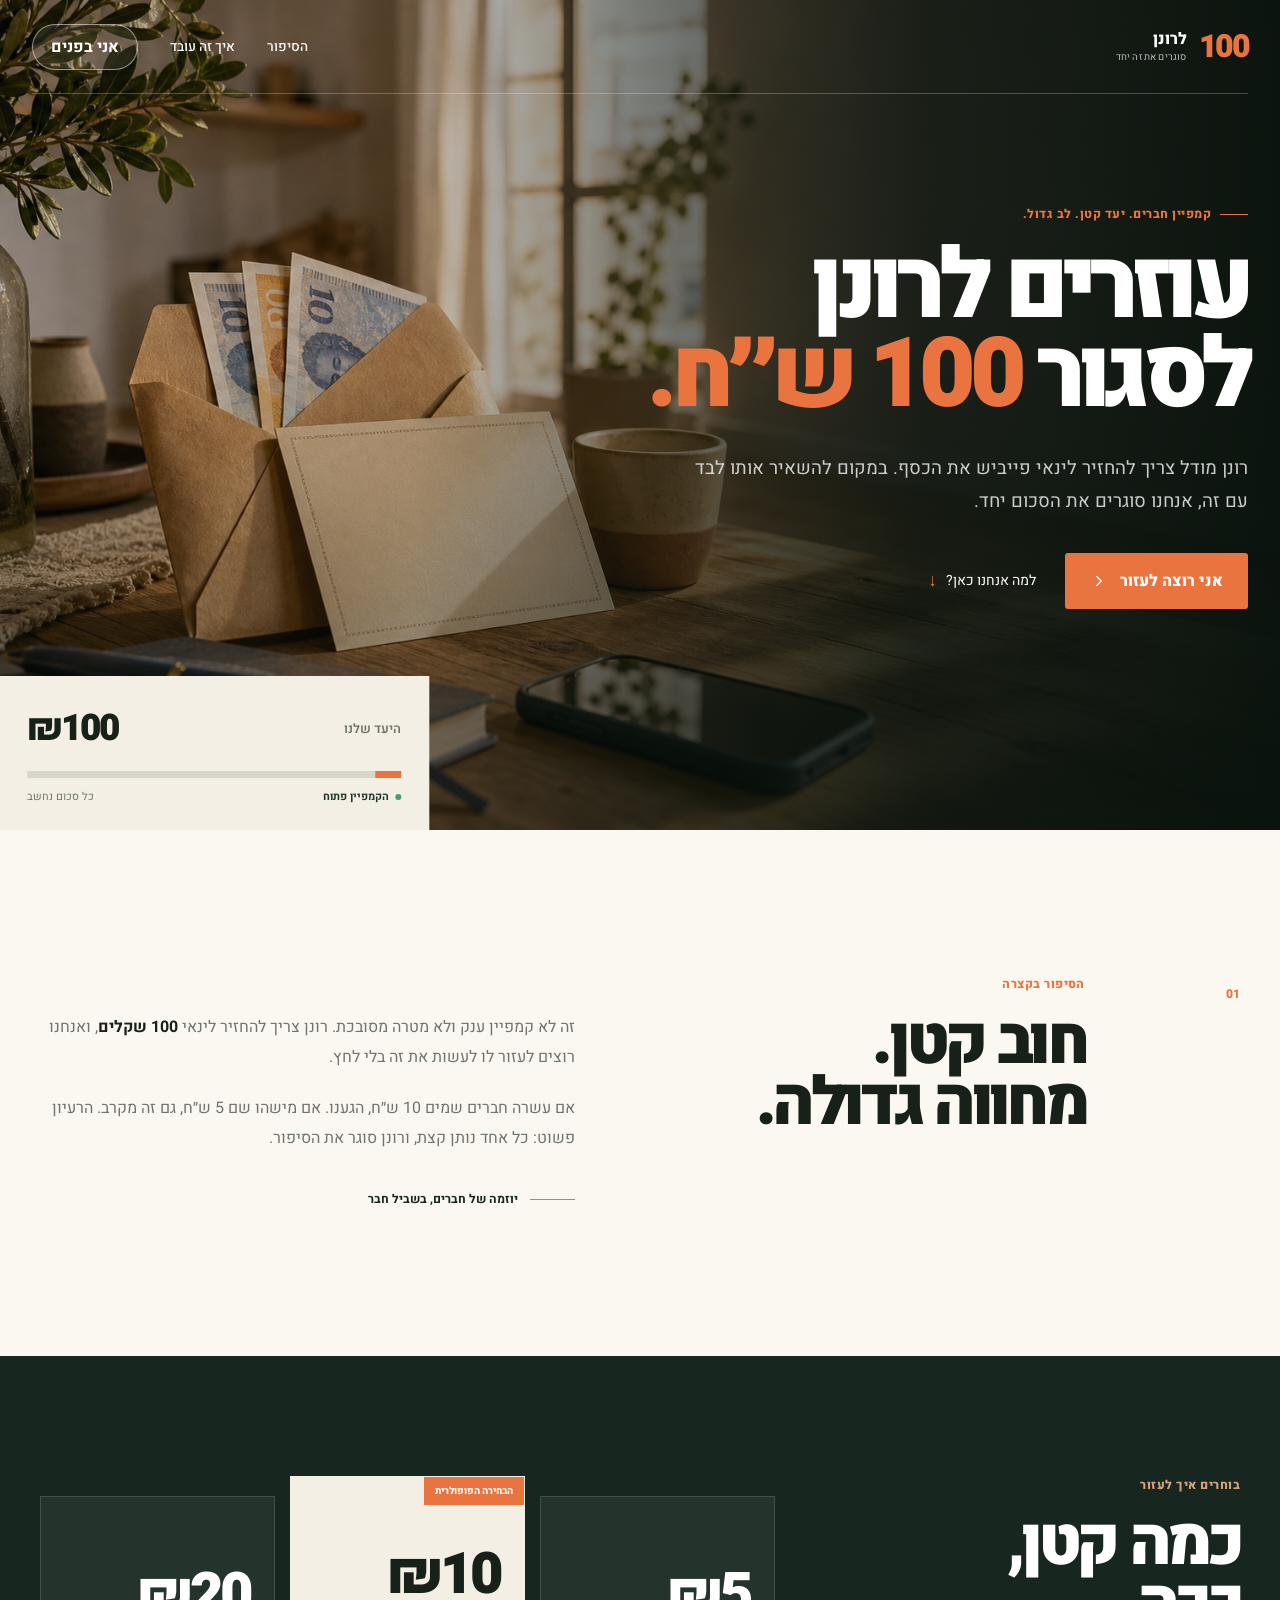
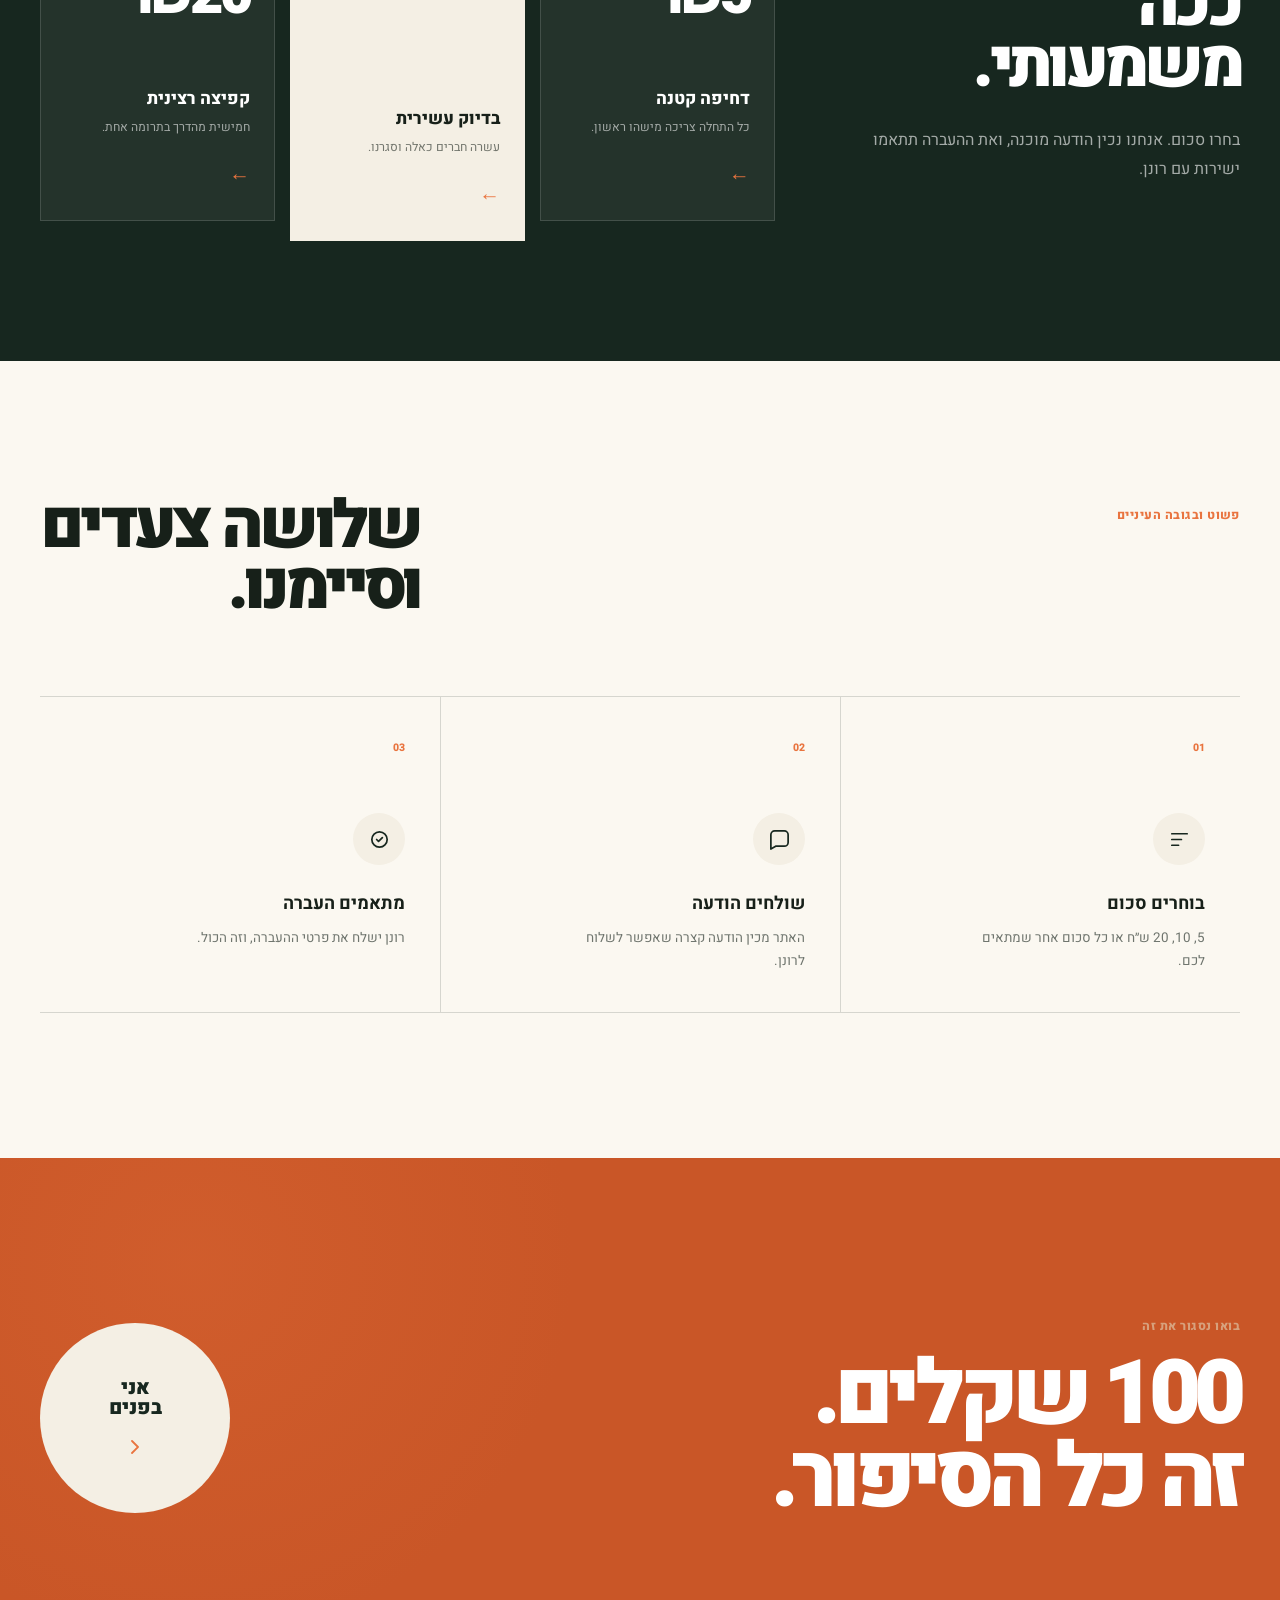
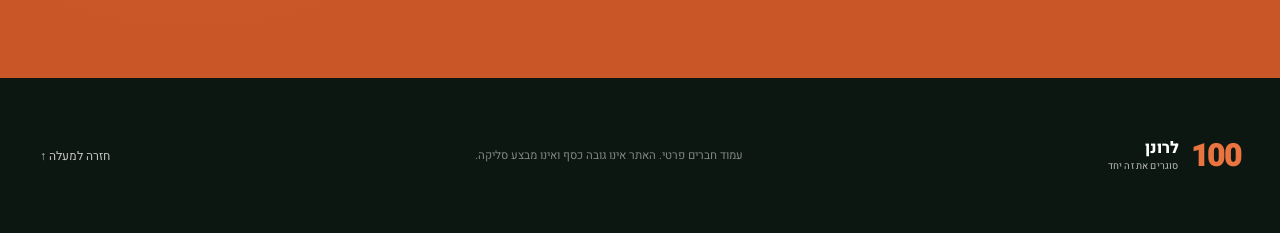
==== commit 14df5174: "Correct Yanai name in fundraiser copy" ====
--- a/ronen-100/index.html
+++ b/ronen-100/index.html
@@ -6,7 +6,7 @@
     <meta name="theme-color" content="#17271f" />
     <meta
       name="description"
-      content="עוזרים לרונן מודל לגייס 100 שקלים ולהחזיר לאניי פייביש את הכסף."
+      content="עוזרים לרונן מודל לגייס 100 שקלים ולהחזיר לינאי פייביש את הכסף."
     />
     <title>100 לרונן | סוגרים את זה יחד</title>
     <link rel="preconnect" href="https://fonts.googleapis.com" />
@@ -38,7 +38,7 @@
           <p class="campaign-label"><span></span> קמפיין חברים. יעד קטן. לב גדול.</p>
           <h1>עוזרים לרונן<br />לסגור <em>100 ש״ח.</em></h1>
           <p class="hero-intro">
-            רונן מודל צריך להחזיר לאניי פייביש את הכסף.
+            רונן מודל צריך להחזיר לינאי פייביש את הכסף.
             במקום להשאיר אותו לבד עם זה, אנחנו סוגרים את הסכום יחד.
           </p>
           <div class="hero-actions">
@@ -74,7 +74,7 @@
         </div>
         <div class="story-copy">
           <p>
-            זה לא קמפיין ענק ולא מטרה מסובכת. רונן צריך להחזיר לאניי
+            זה לא קמפיין ענק ולא מטרה מסובכת. רונן צריך להחזיר לינאי
             <strong>100 שקלים</strong>, ואנחנו רוצים לעזור לו לעשות את זה בלי לחץ.
           </p>
           <p>
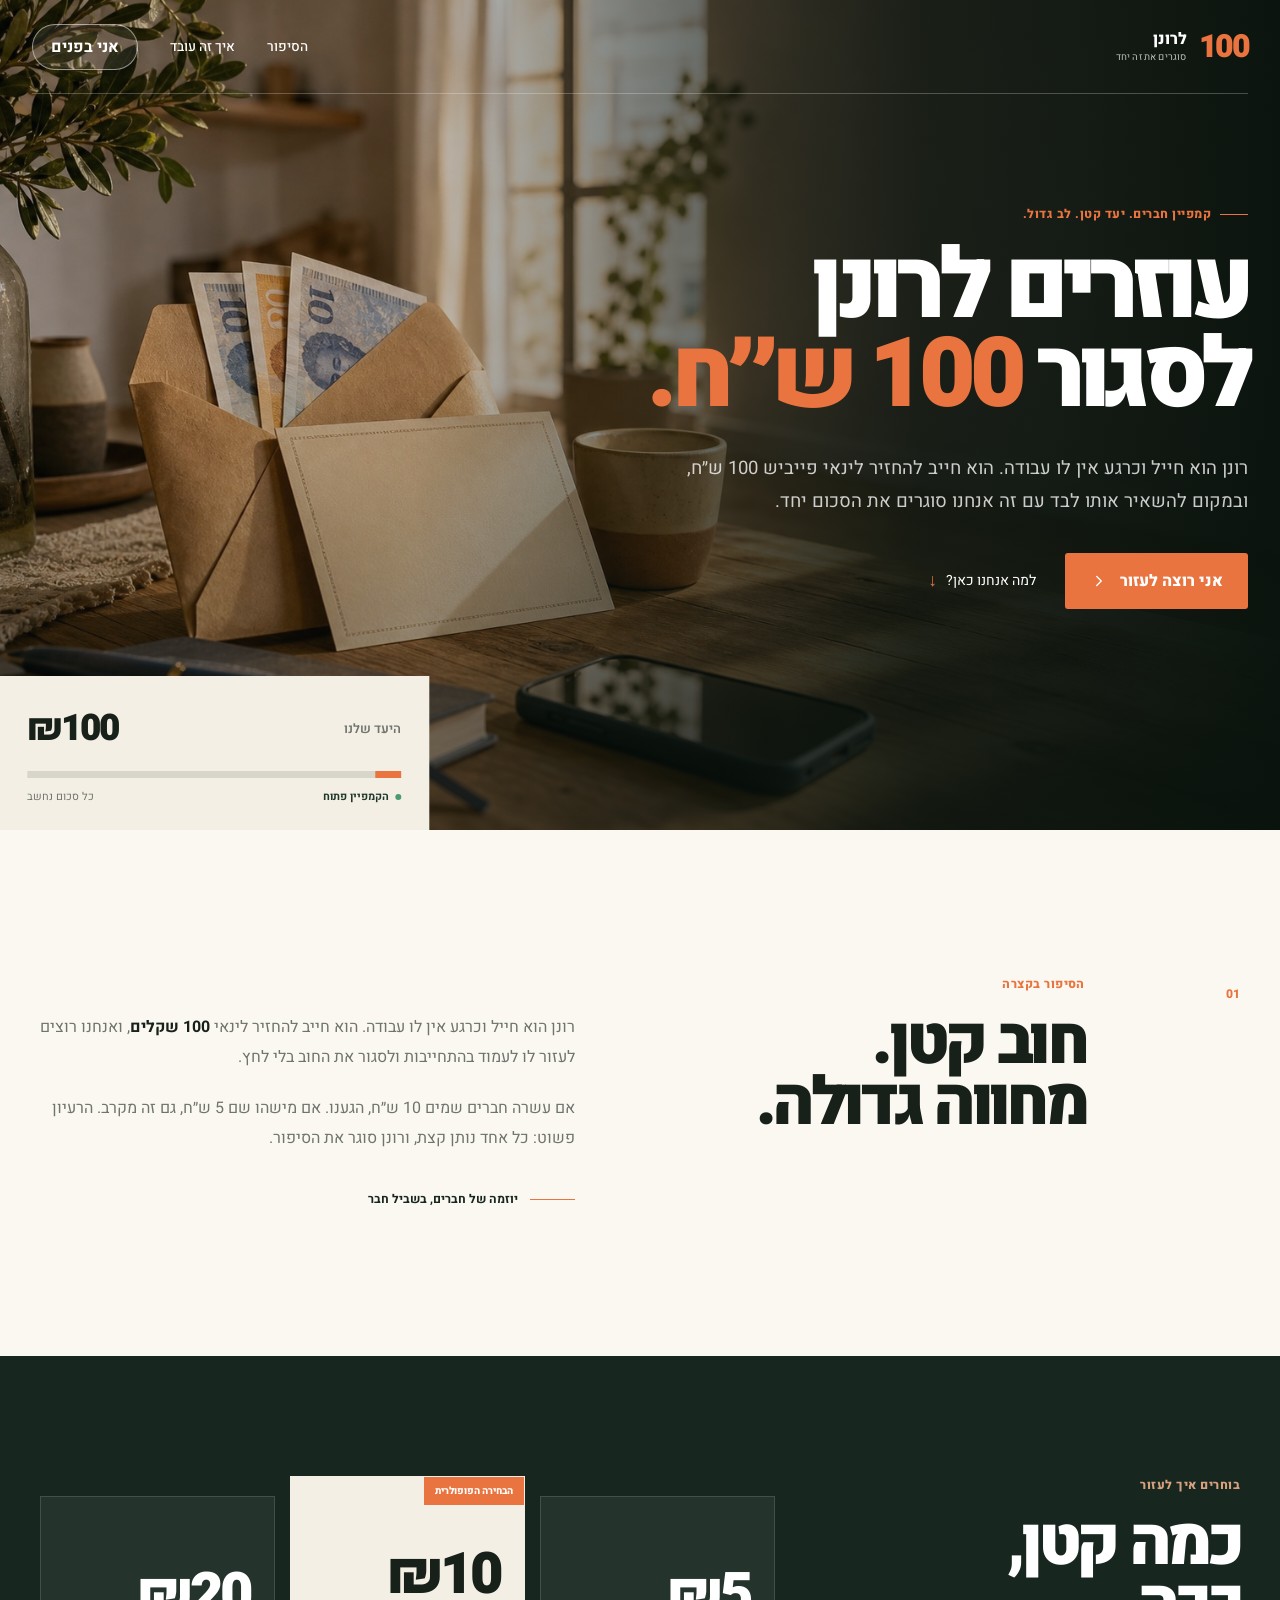
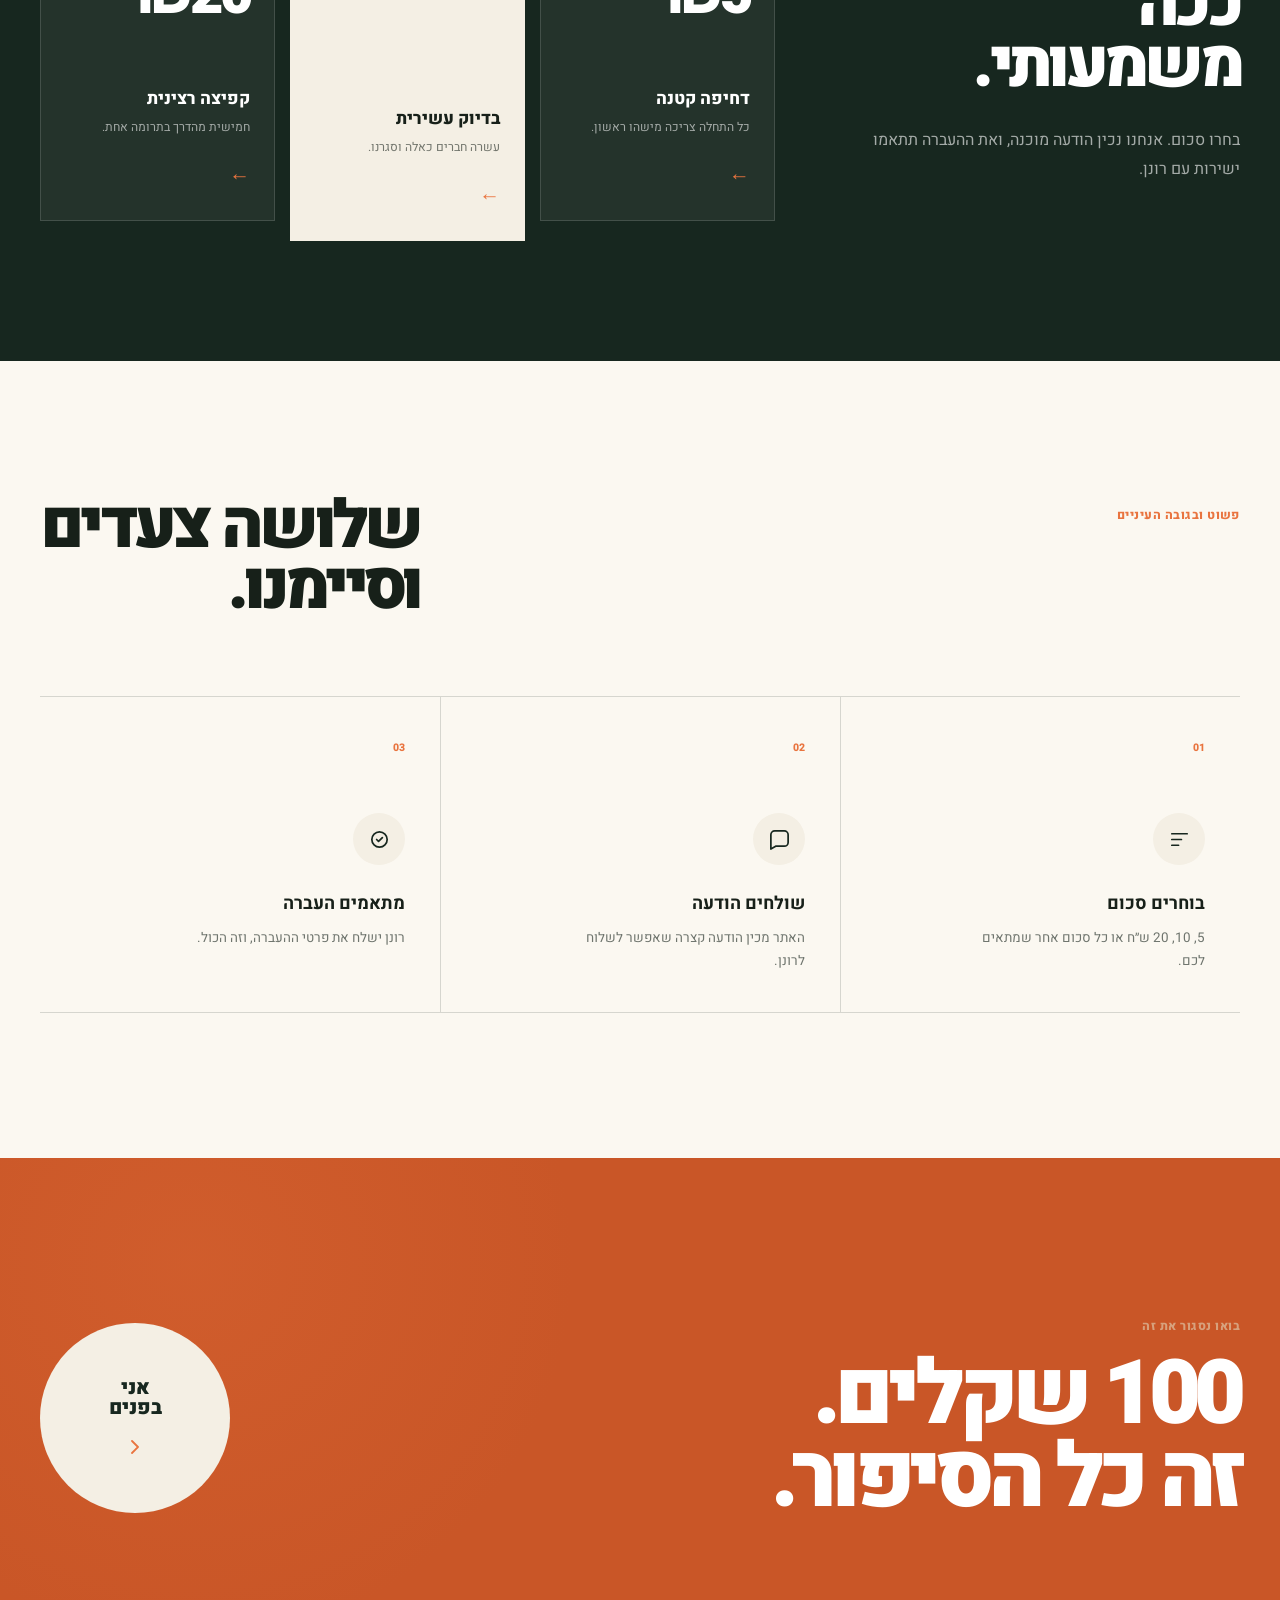
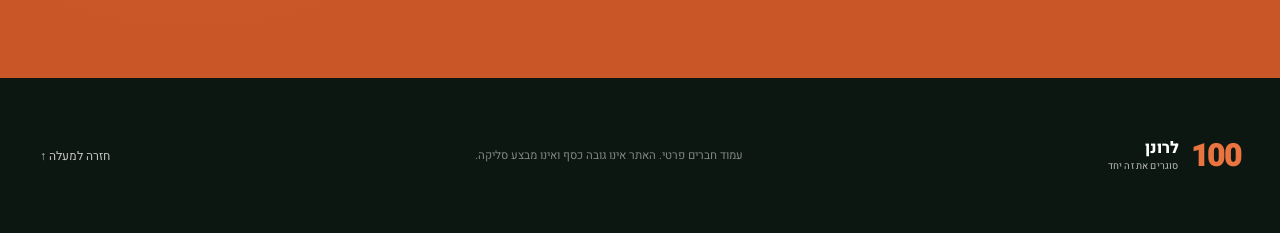
==== commit 66b48157: "Add Ronen military and employment context" ====
--- a/ronen-100/index.html
+++ b/ronen-100/index.html
@@ -6,7 +6,7 @@
     <meta name="theme-color" content="#17271f" />
     <meta
       name="description"
-      content="עוזרים לרונן מודל לגייס 100 שקלים ולהחזיר לינאי פייביש את הכסף."
+      content="רונן הוא חייל, כרגע אין לו עבודה, והוא חייב להחזיר לינאי פייביש 100 שקלים. עוזרים לו לסגור את החוב."
     />
     <title>100 לרונן | סוגרים את זה יחד</title>
     <link rel="preconnect" href="https://fonts.googleapis.com" />
@@ -38,8 +38,8 @@
           <p class="campaign-label"><span></span> קמפיין חברים. יעד קטן. לב גדול.</p>
           <h1>עוזרים לרונן<br />לסגור <em>100 ש״ח.</em></h1>
           <p class="hero-intro">
-            רונן מודל צריך להחזיר לינאי פייביש את הכסף.
-            במקום להשאיר אותו לבד עם זה, אנחנו סוגרים את הסכום יחד.
+            רונן הוא חייל וכרגע אין לו עבודה. הוא חייב להחזיר לינאי פייביש
+            100 ש״ח, ובמקום להשאיר אותו לבד עם זה אנחנו סוגרים את הסכום יחד.
           </p>
           <div class="hero-actions">
             <button class="primary-button" type="button" data-open-donate>
@@ -74,8 +74,9 @@
         </div>
         <div class="story-copy">
           <p>
-            זה לא קמפיין ענק ולא מטרה מסובכת. רונן צריך להחזיר לינאי
-            <strong>100 שקלים</strong>, ואנחנו רוצים לעזור לו לעשות את זה בלי לחץ.
+            רונן הוא חייל וכרגע אין לו עבודה. הוא חייב להחזיר לינאי
+            <strong>100 שקלים</strong>, ואנחנו רוצים לעזור לו לעמוד בהתחייבות
+            ולסגור את החוב בלי לחץ.
           </p>
           <p>
             אם עשרה חברים שמים 10 ש״ח, הגענו. אם מישהו שם 5 ש״ח, גם זה מקרב.
